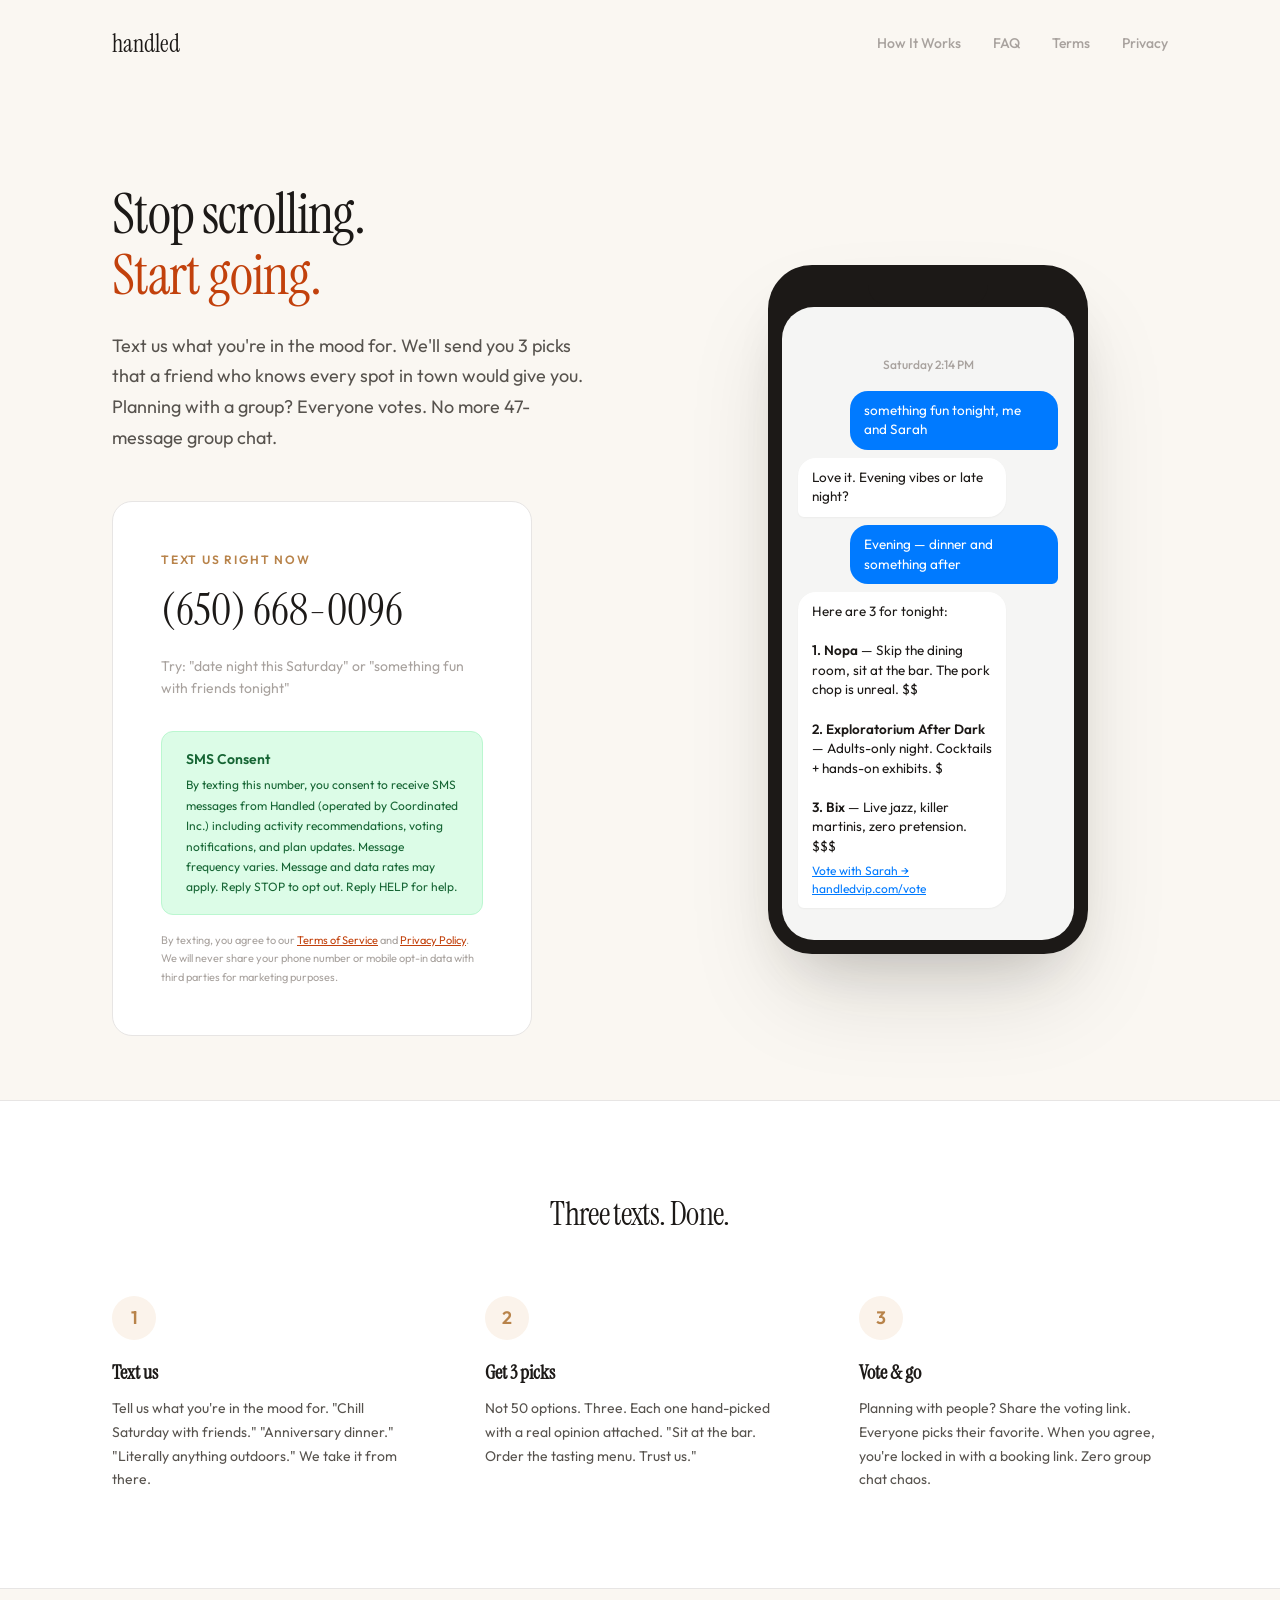
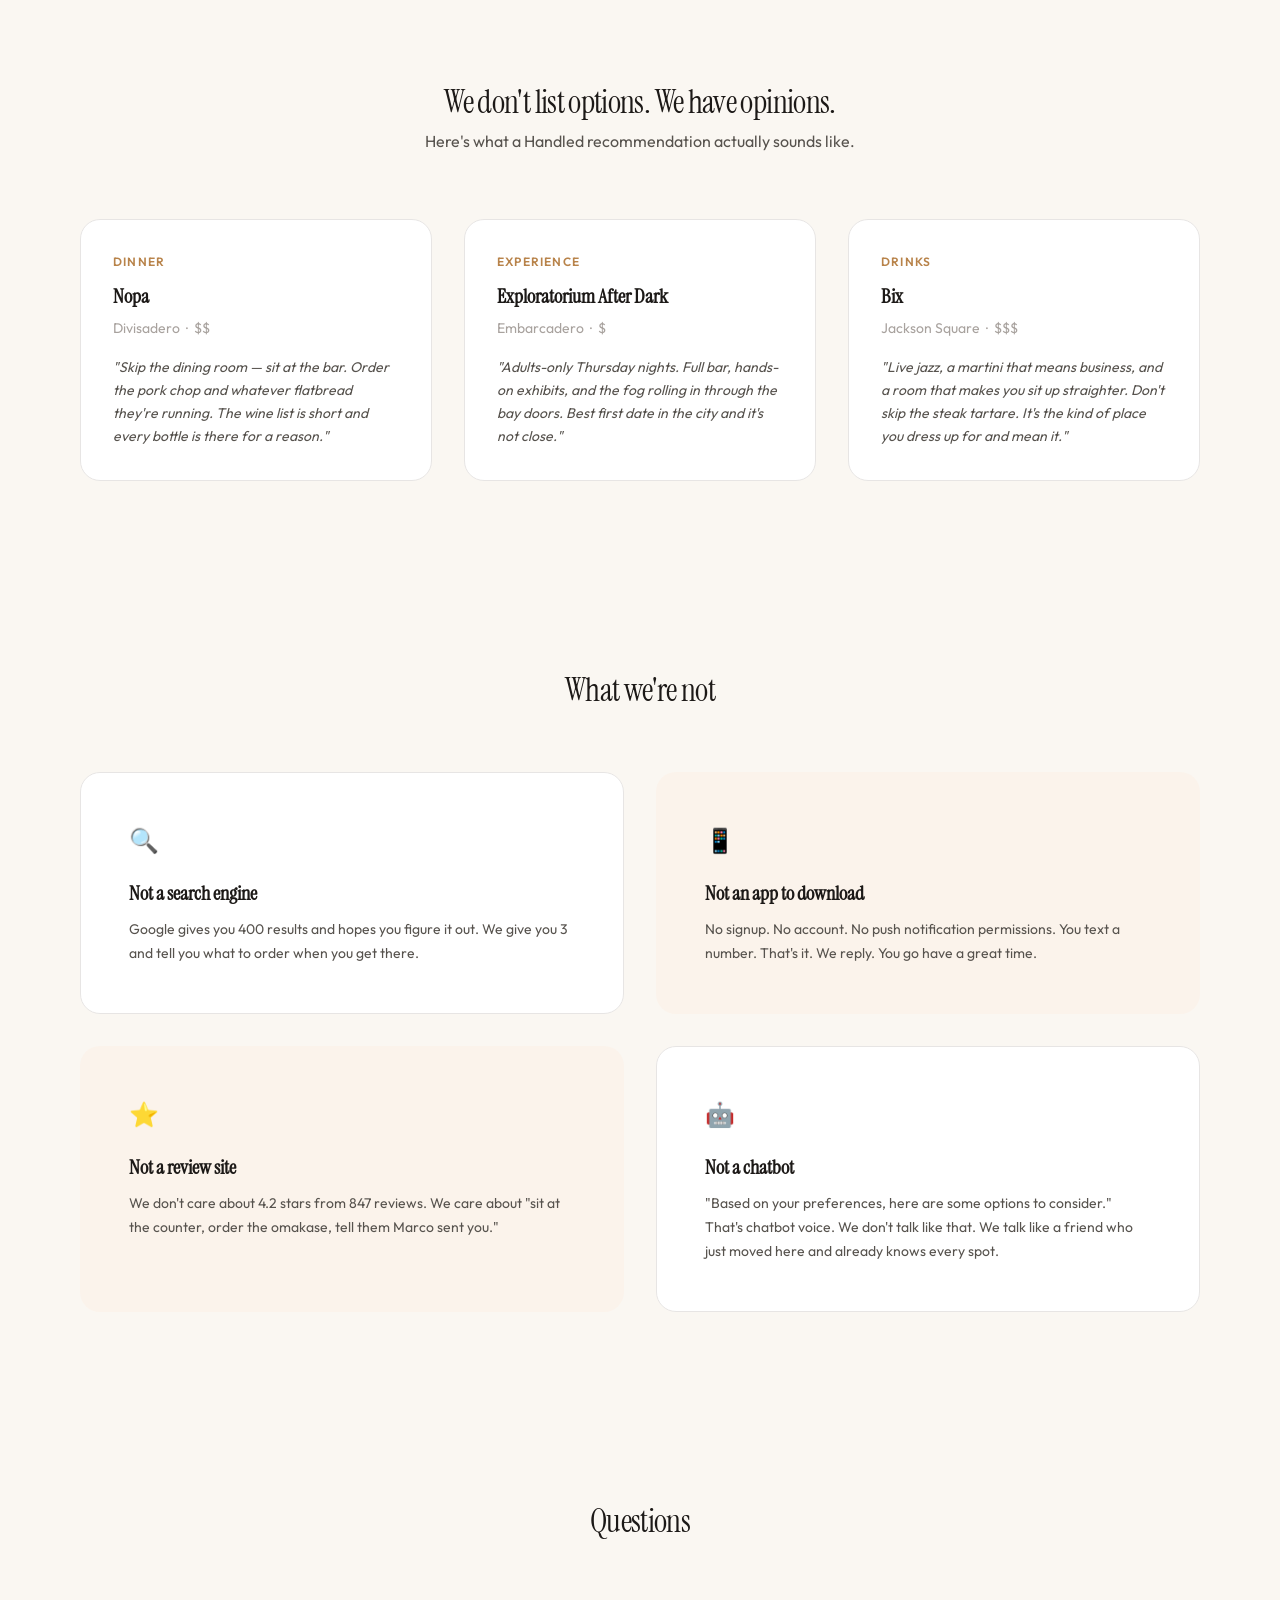
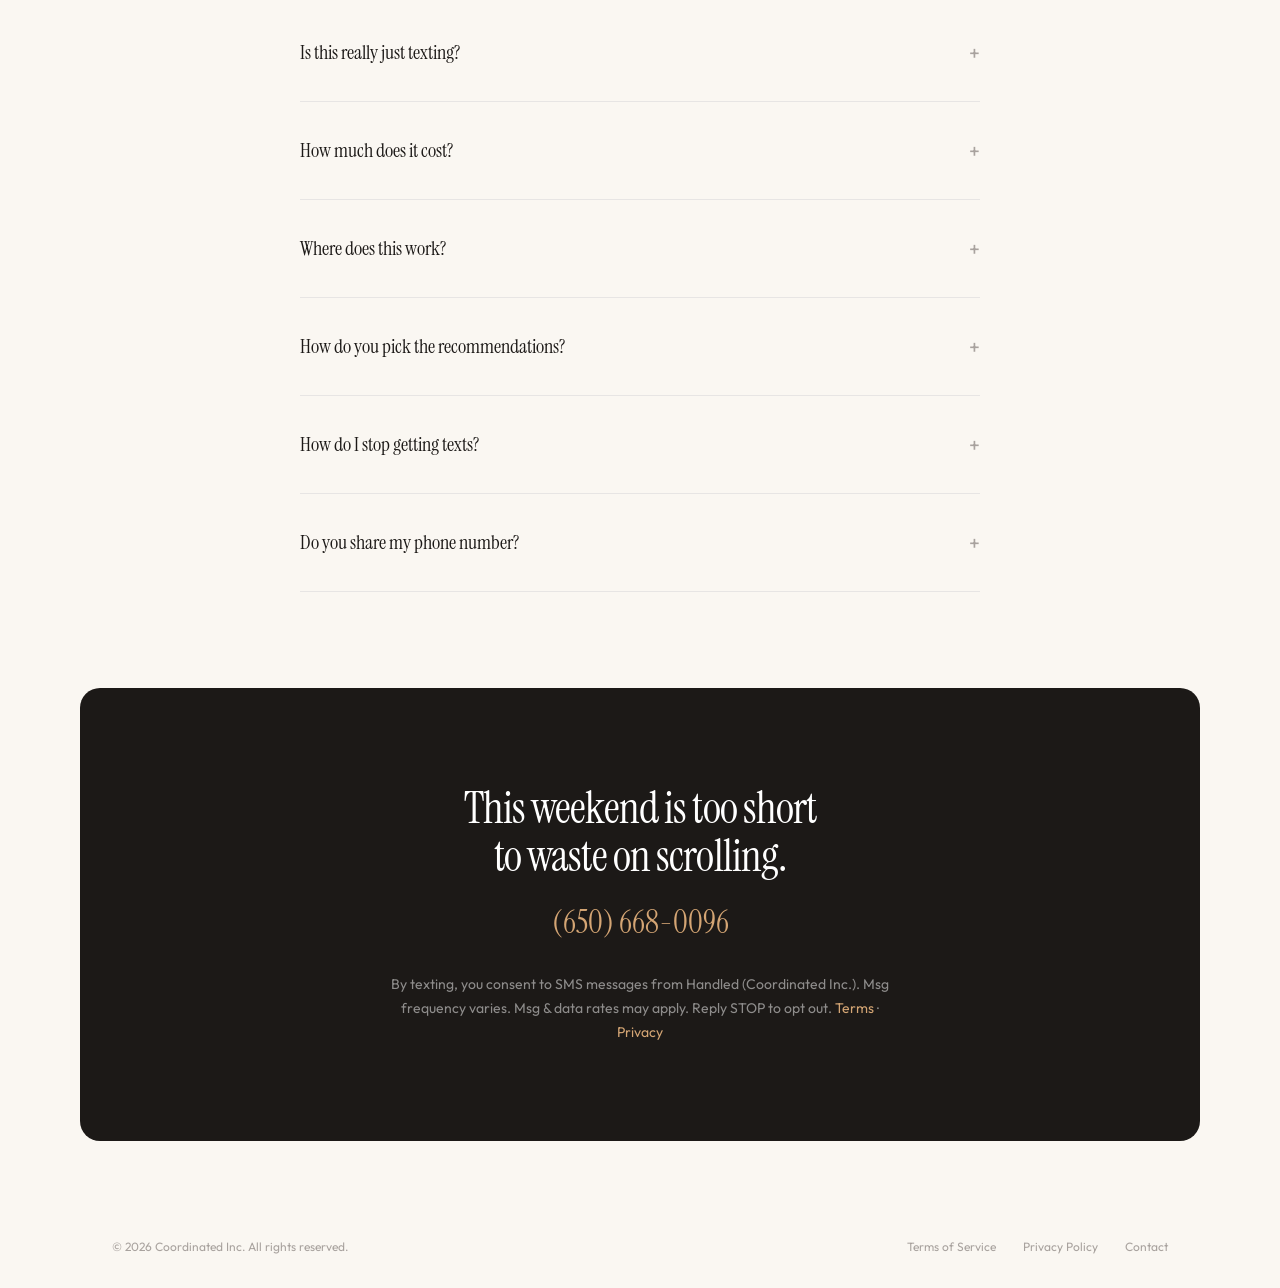
==== index.html @ ff89c66a "Initial commit" ====
<!DOCTYPE html>
<html lang="en">
<head>
  <meta charset="UTF-8">
  <meta name="viewport" content="width=device-width, initial-scale=1.0">
  <title>Handled — Your Weekend, Sorted</title>
  <meta name="description" content="Text us what you want to do this weekend. We send 3 perfect plans in seconds. No app. No scrolling. Just plans.">
  <meta property="og:title" content="Handled — Your Weekend, Sorted">
  <meta property="og:description" content="Text a number. Get 3 opinionated plans. Vote with friends. Go do something great.">
  <meta property="og:type" content="website">
  <meta property="og:url" content="https://handledvip.com">
  <link rel="canonical" href="https://handledvip.com">
  <link rel="stylesheet" href="/css/style.css">
</head>
<body>

<!-- ═══ NAV ═══ -->
<nav class="nav">
  <a href="/" class="nav__logo">handled</a>
  <div class="nav__links">
    <a href="#how">How It Works</a>
    <a href="#faq">FAQ</a>
    <a href="/terms.html">Terms</a>
    <a href="/privacy.html">Privacy</a>
  </div>
</nav>

<!-- ═══ HERO ═══ -->
<section class="hero">
  <div>
    <h1 class="t-display hero__headline t-balance">
      Stop scrolling.<br><em>Start going.</em>
    </h1>
    <p class="hero__sub">
      Text us what you're in the mood for. We'll send you 3 picks that a friend
      who knows every spot in town would give you. Planning with a group?
      Everyone votes. No more 47-message group chat.
    </p>

    <!-- ── CTA Box with A2P Compliance ── -->
    <div class="cta-box">
      <div class="cta-box__label">Text us right now</div>
      <div class="cta-box__number"><a href="sms:+16506680096">(650) 668-0096</a></div>
      <p class="cta-box__hint">
        Try: "date night this Saturday" or "something fun with friends tonight"
      </p>

      <!-- A2P REQUIRED: SMS consent notice -->
      <div class="consent-box">
        <div class="consent-box__title">SMS Consent</div>
        <p>
          By texting this number, you consent to receive SMS messages from Handled
          (operated by Coordinated Inc.) including activity recommendations, voting
          notifications, and plan updates. Message frequency varies. Message and
          data rates may apply. Reply STOP to opt out. Reply HELP for help.
        </p>
      </div>

      <p class="legal-fine">
        By texting, you agree to our <a href="/terms.html">Terms of Service</a> and
        <a href="/privacy.html">Privacy Policy</a>. We will never share your phone
        number or mobile opt-in data with third parties for marketing purposes.
      </p>
    </div>
  </div>

  <!-- ── Phone Mockup ── -->
  <div>
    <div class="phone">
      <div class="phone__notch"></div>
      <div class="phone__screen">
        <div class="phone__header">Saturday 2:14 PM</div>
        <div class="bubble bubble--user">something fun tonight, me and Sarah</div>
        <div class="bubble bubble--handled">Love it. Evening vibes or late night?</div>
        <div class="bubble bubble--user">Evening — dinner and something after</div>
        <div class="bubble bubble--handled">
          Here are 3 for tonight:<br><br>
          <strong>1. Nopa</strong> — Skip the dining room, sit at the bar. The pork chop is unreal. $$<br><br>
          <strong>2. Exploratorium After Dark</strong> — Adults-only night. Cocktails + hands-on exhibits. $<br><br>
          <strong>3. Bix</strong> — Live jazz, killer martinis, zero pretension. $$$<br>
          <span class="bubble--link">Vote with Sarah → handledvip.com/vote</span>
        </div>
      </div>
    </div>
  </div>
</section>

<!-- ═══ HOW IT WORKS ═══ -->
<section class="how section" id="how">
  <div class="container">
    <h2 class="t-display t-center" style="font-size: var(--text-3xl); margin-bottom: var(--space-3xl);">
      Three texts. Done.
    </h2>
    <div class="how__grid">
      <div class="how__step">
        <div class="how__num">1</div>
        <h3>Text us</h3>
        <p>Tell us what you're in the mood for. "Chill Saturday with friends."
           "Anniversary dinner." "Literally anything outdoors." We take it from there.</p>
      </div>
      <div class="how__step">
        <div class="how__num">2</div>
        <h3>Get 3 picks</h3>
        <p>Not 50 options. Three. Each one hand-picked with a real opinion attached.
           "Sit at the bar. Order the tasting menu. Trust us."</p>
      </div>
      <div class="how__step">
        <div class="how__num">3</div>
        <h3>Vote &amp; go</h3>
        <p>Planning with people? Share the voting link. Everyone picks their favorite.
           When you agree, you're locked in with a booking link. Zero group chat chaos.</p>
      </div>
    </div>
  </div>
</section>

<!-- ═══ WHAT WE SOUND LIKE (Example Recs) ═══ -->
<section class="section container">
  <h2 class="t-display t-center" style="font-size: var(--text-3xl); margin-bottom: var(--space-sm);">
    We don't list options. We have opinions.
  </h2>
  <p class="t-center t-soft" style="margin-bottom: var(--space-3xl); max-width: 520px; margin-left: auto; margin-right: auto;">
    Here's what a Handled recommendation actually sounds like.
  </p>
  <div class="examples__grid">
    <div class="rec-card">
      <div class="rec-card__category">Dinner</div>
      <h3>Nopa</h3>
      <div class="rec-card__price">Divisadero &nbsp;·&nbsp; $$</div>
      <p>"Skip the dining room — sit at the bar. Order the pork chop and
         whatever flatbread they're running. The wine list is short and
         every bottle is there for a reason."</p>
    </div>
    <div class="rec-card">
      <div class="rec-card__category">Experience</div>
      <h3>Exploratorium After Dark</h3>
      <div class="rec-card__price">Embarcadero &nbsp;·&nbsp; $</div>
      <p>"Adults-only Thursday nights. Full bar, hands-on exhibits, and
         the fog rolling in through the bay doors. Best first date in
         the city and it's not close."</p>
    </div>
    <div class="rec-card">
      <div class="rec-card__category">Drinks</div>
      <h3>Bix</h3>
      <div class="rec-card__price">Jackson Square &nbsp;·&nbsp; $$$</div>
      <p>"Live jazz, a martini that means business, and a room that
         makes you sit up straighter. Don't skip the steak tartare.
         It's the kind of place you dress up for and mean it."</p>
    </div>
  </div>
</section>

<!-- ═══ NOT ANOTHER APP ═══ -->
<section class="section container">
  <h2 class="t-display t-center" style="font-size: var(--text-3xl); margin-bottom: var(--space-3xl);">
    What we're not
  </h2>
  <div class="personality__grid">
    <div class="card">
      <div class="card__icon">🔍</div>
      <h3>Not a search engine</h3>
      <p>Google gives you 400 results and hopes you figure it out.
         We give you 3 and tell you what to order when you get there.</p>
    </div>
    <div class="card card--warm">
      <div class="card__icon">📱</div>
      <h3>Not an app to download</h3>
      <p>No signup. No account. No push notification permissions.
         You text a number. That's it. We reply. You go have a great time.</p>
    </div>
    <div class="card card--warm">
      <div class="card__icon">⭐</div>
      <h3>Not a review site</h3>
      <p>We don't care about 4.2 stars from 847 reviews. We care about
         "sit at the counter, order the omakase, tell them Marco sent you."</p>
    </div>
    <div class="card">
      <div class="card__icon">🤖</div>
      <h3>Not a chatbot</h3>
      <p>"Based on your preferences, here are some options to consider."
         That's chatbot voice. We don't talk like that. We talk like a friend
         who just moved here and already knows every spot.</p>
    </div>
  </div>
</section>

<!-- ═══ FAQ ═══ -->
<section class="section container" id="faq">
  <h2 class="t-display t-center" style="font-size: var(--text-3xl); margin-bottom: var(--space-3xl);">
    Questions
  </h2>
  <div class="faq__list">
    <div class="faq__item">
      <div class="faq__q">Is this really just texting?</div>
      <div class="faq__a">
        <p>Yes. No app, no website login, no account creation. You text our number,
           we text back with recommendations. If you're planning with friends, we
           send a voting link — that's the only web part.</p>
      </div>
    </div>
    <div class="faq__item">
      <div class="faq__q">How much does it cost?</div>
      <div class="faq__a">
        <p>Handled is free. Standard text message rates from your carrier apply
           (most people have unlimited texting). We earn a small commission when
           you book through our links — at no extra cost to you.</p>
      </div>
    </div>
    <div class="faq__item">
      <div class="faq__q">Where does this work?</div>
      <div class="faq__a">
        <p>We're live in the San Francisco Bay Area right now. Los Angeles, New York,
           and more cities are coming soon. If you text us from outside our coverage,
           we'll let you know and add you to the waitlist.</p>
      </div>
    </div>
    <div class="faq__item">
      <div class="faq__q">How do you pick the recommendations?</div>
      <div class="faq__a">
        <p>We combine local venue data with AI curation to find places that match
           your vibe, budget, and timing. We never recommend chains. We filter for
           quality. And we write every description with a real opinion — not a
           Yelp summary.</p>
      </div>
    </div>
    <div class="faq__item">
      <div class="faq__q">How do I stop getting texts?</div>
      <div class="faq__a">
        <p>Text STOP at any time. You'll get one confirmation and we'll never text
           you again. Want to delete everything we know about you? Text DELETE MY DATA
           and it's gone.</p>
      </div>
    </div>
    <div class="faq__item">
      <div class="faq__q">Do you share my phone number?</div>
      <div class="faq__a">
        <p>No. We will never share your phone number or mobile opt-in data with
           third parties for marketing or promotional purposes. See our
           <a href="/privacy.html">Privacy Policy</a> for full details.</p>
      </div>
    </div>
  </div>
</section>

<!-- ═══ BOTTOM CTA ═══ -->
<section class="bottom-cta container">
  <h2 class="t-display">This weekend is too short<br>to waste on scrolling.</h2>
  <div class="bottom-cta__number"><a href="sms:+16506680096">(650) 668-0096</a></div>
  <p class="bottom-cta__sub">
    By texting, you consent to SMS messages from Handled (Coordinated Inc.).
    Msg frequency varies. Msg &amp; data rates may apply. Reply STOP to opt out.
    <a href="/terms.html">Terms</a> · <a href="/privacy.html">Privacy</a>
  </p>
</section>

<!-- ═══ FOOTER ═══ -->
<footer class="footer">
  <span>&copy; 2026 Coordinated Inc. All rights reserved.</span>
  <div>
    <a href="/terms.html">Terms of Service</a>
    <a href="/privacy.html">Privacy Policy</a>
    <a href="mailto:hello@handledvip.com">Contact</a>
  </div>
</footer>

<script src="/js/main.js"></script>
</body>
</html>
---- css/style.css ----
/* ═══════════════════════════════════════════
   handledvip.com — Design System
   Aesthetic: warm editorial. Bon Appétit meets
   your most decisive friend. Not SaaS. Not AI.
   A service that has taste.
   ═══════════════════════════════════════════ */

@import url('https://fonts.googleapis.com/css2?family=Instrument+Serif&family=Outfit:wght@300;400;500;600&display=swap');

:root {
  /* Palette — warm, not corporate */
  --cream:       #FAF7F2;
  --cream-dark:  #F0EBE3;
  --ink:         #1C1917;
  --ink-soft:    #57534E;
  --ink-muted:   #A8A29E;
  --warm:        #D4A574;
  --warm-light:  #FBF3EB;
  --warm-dark:   #B8834A;
  --accent:      #C2410C;
  --accent-soft: #FEF2EC;
  --green:       #166534;
  --green-soft:  #DCFCE7;
  --border:      #E7E5E4;

  /* Type scale */
  --font-display: 'Instrument Serif', Georgia, serif;
  --font-body:    'Outfit', -apple-system, sans-serif;
  --text-xs:    0.75rem;
  --text-sm:    0.875rem;
  --text-base:  1rem;
  --text-lg:    1.125rem;
  --text-xl:    1.25rem;
  --text-2xl:   1.5rem;
  --text-3xl:   2rem;
  --text-4xl:   2.75rem;
  --text-5xl:   3.5rem;

  /* Spacing */
  --space-xs:  0.25rem;
  --space-sm:  0.5rem;
  --space-md:  1rem;
  --space-lg:  1.5rem;
  --space-xl:  2rem;
  --space-2xl: 3rem;
  --space-3xl: 4rem;
  --space-4xl: 6rem;
  --space-5xl: 8rem;

  /* Layout */
  --max-w:     1120px;
  --radius:    12px;
  --radius-lg: 20px;
}

/* ── Reset ── */
*, *::before, *::after { margin: 0; padding: 0; box-sizing: border-box; }
html { scroll-behavior: smooth; -webkit-font-smoothing: antialiased; }
body {
  font-family: var(--font-body);
  background: var(--cream);
  color: var(--ink);
  line-height: 1.65;
  font-weight: 400;
  font-size: var(--text-base);
}
img { max-width: 100%; display: block; }
a { color: var(--accent); text-decoration: none; transition: opacity 0.2s; }
a:hover { opacity: 0.8; }

/* ── Typography ── */
.t-display {
  font-family: var(--font-display);
  font-weight: 400;
  line-height: 1.1;
  letter-spacing: -0.02em;
}
.t-body { font-family: var(--font-body); }
.t-muted { color: var(--ink-muted); }
.t-soft { color: var(--ink-soft); }
.t-accent { color: var(--accent); }
.t-sm { font-size: var(--text-sm); }
.t-xs { font-size: var(--text-xs); }
.t-center { text-align: center; }
.t-balance { text-wrap: balance; }

/* ── Layout ── */
.container {
  max-width: var(--max-w);
  margin: 0 auto;
  padding: 0 var(--space-xl);
}
.section {
  padding: var(--space-4xl) 0;
}
.section--tight {
  padding: var(--space-3xl) 0;
}

/* ═══════════════════════════════════════════
   NAVIGATION
   ═══════════════════════════════════════════ */
.nav {
  display: flex;
  justify-content: space-between;
  align-items: center;
  padding: var(--space-lg) var(--space-xl);
  max-width: var(--max-w);
  margin: 0 auto;
}
.nav__logo {
  font-family: var(--font-display);
  font-size: var(--text-2xl);
  color: var(--ink);
  text-decoration: none;
}
.nav__links {
  display: flex;
  gap: var(--space-xl);
}
.nav__links a {
  color: var(--ink-muted);
  font-size: var(--text-sm);
  font-weight: 500;
  text-decoration: none;
  transition: color 0.2s;
}
.nav__links a:hover { color: var(--ink); }

/* ═══════════════════════════════════════════
   HERO
   ═══════════════════════════════════════════ */
.hero {
  display: grid;
  grid-template-columns: 1fr 1fr;
  gap: var(--space-4xl);
  align-items: center;
  padding: var(--space-4xl) var(--space-xl) var(--space-3xl);
  max-width: var(--max-w);
  margin: 0 auto;
}
.hero__headline {
  font-size: var(--text-5xl);
  margin-bottom: var(--space-lg);
}
.hero__headline em {
  font-style: normal;
  color: var(--accent);
}
.hero__sub {
  font-size: var(--text-lg);
  color: var(--ink-soft);
  max-width: 480px;
  margin-bottom: var(--space-2xl);
  line-height: 1.7;
}

/* ── CTA Box ── */
.cta-box {
  background: #fff;
  border: 1px solid var(--border);
  border-radius: var(--radius-lg);
  padding: var(--space-2xl);
  max-width: 420px;
}
.cta-box__label {
  font-size: var(--text-xs);
  font-weight: 600;
  text-transform: uppercase;
  letter-spacing: 0.15em;
  color: var(--warm-dark);
  margin-bottom: var(--space-xs);
}
.cta-box__number {
  font-family: var(--font-display);
  font-size: var(--text-4xl);
  color: var(--ink);
  margin-bottom: var(--space-sm);
}
.cta-box__number a { color: var(--ink); text-decoration: none; }
.cta-box__hint {
  font-size: var(--text-sm);
  color: var(--ink-muted);
  margin-bottom: var(--space-xl);
  line-height: 1.6;
}

/* A2P Consent Notice */
.consent-box {
  background: var(--green-soft);
  border: 1px solid #BBF7D0;
  border-radius: var(--radius);
  padding: var(--space-md) var(--space-lg);
  margin-bottom: var(--space-md);
}
.consent-box__title {
  font-size: var(--text-sm);
  font-weight: 600;
  color: var(--green);
  margin-bottom: var(--space-xs);
}
.consent-box p {
  font-size: var(--text-xs);
  color: var(--green);
  line-height: 1.7;
}
.legal-fine {
  font-size: 11px;
  color: var(--ink-muted);
  line-height: 1.7;
}
.legal-fine a { color: var(--accent); text-decoration: underline; }

/* ── Phone Mockup ── */
.phone {
  width: 320px;
  margin: 0 auto;
  background: var(--ink);
  border-radius: 44px;
  padding: 14px;
  box-shadow:
    0 50px 100px -20px rgba(28,25,23,0.15),
    0 30px 60px -30px rgba(28,25,23,0.2);
}
.phone__notch {
  width: 120px;
  height: 28px;
  background: var(--ink);
  border-radius: 0 0 20px 20px;
  margin: 0 auto;
  position: relative;
  top: -2px;
  z-index: 2;
}
.phone__screen {
  background: #F5F5F4;
  border-radius: 32px;
  padding: 48px 16px 24px;
  min-height: 520px;
  position: relative;
}
.phone__header {
  text-align: center;
  font-size: var(--text-xs);
  font-weight: 500;
  color: var(--ink-muted);
  margin-bottom: var(--space-md);
}

/* Chat bubbles */
.bubble {
  max-width: 80%;
  padding: 10px 14px;
  border-radius: 18px;
  margin-bottom: 8px;
  font-size: 13.5px;
  line-height: 1.45;
  opacity: 0;
  transform: translateY(8px);
  animation: bubbleIn 0.4s ease forwards;
}
.bubble--user {
  background: #007AFF;
  color: #fff;
  margin-left: auto;
  border-bottom-right-radius: 6px;
}
.bubble--handled {
  background: #fff;
  color: var(--ink);
  border-bottom-left-radius: 6px;
  box-shadow: 0 1px 2px rgba(0,0,0,0.04);
}
.bubble--handled strong { font-weight: 600; }
.bubble:nth-child(1) { animation-delay: 0.3s; }
.bubble:nth-child(2) { animation-delay: 0.8s; }
.bubble:nth-child(3) { animation-delay: 1.5s; }
.bubble:nth-child(4) { animation-delay: 2.2s; }
.bubble:nth-child(5) { animation-delay: 3.0s; }
.bubble--link {
  display: inline-block;
  margin-top: 6px;
  font-size: 12px;
  color: #007AFF;
  text-decoration: underline;
}

@keyframes bubbleIn {
  to { opacity: 1; transform: translateY(0); }
}

/* ═══════════════════════════════════════════
   HOW IT WORKS
   ═══════════════════════════════════════════ */
.how {
  background: #fff;
  border-top: 1px solid var(--border);
  border-bottom: 1px solid var(--border);
}
.how__grid {
  display: grid;
  grid-template-columns: repeat(3, 1fr);
  gap: var(--space-3xl);
}
.how__step {}
.how__num {
  display: inline-flex;
  align-items: center;
  justify-content: center;
  width: 44px;
  height: 44px;
  border-radius: 50%;
  background: var(--warm-light);
  color: var(--warm-dark);
  font-weight: 600;
  font-size: var(--text-lg);
  margin-bottom: var(--space-md);
}
.how__step h3 {
  font-family: var(--font-display);
  font-size: var(--text-xl);
  margin-bottom: var(--space-sm);
}
.how__step p {
  font-size: var(--text-sm);
  color: var(--ink-soft);
  line-height: 1.7;
}

/* ═══════════════════════════════════════════
   PERSONALITY SECTION — "Not another app"
   ═══════════════════════════════════════════ */
.personality__grid {
  display: grid;
  grid-template-columns: 1fr 1fr;
  gap: var(--space-xl);
}
.card {
  padding: var(--space-2xl);
  border-radius: var(--radius-lg);
  border: 1px solid var(--border);
  background: #fff;
}
.card--warm {
  background: var(--warm-light);
  border-color: transparent;
}
.card__icon {
  font-size: var(--text-2xl);
  margin-bottom: var(--space-md);
}
.card h3 {
  font-family: var(--font-display);
  font-size: var(--text-xl);
  margin-bottom: var(--space-sm);
}
.card p {
  font-size: var(--text-sm);
  color: var(--ink-soft);
  line-height: 1.7;
}

/* ═══════════════════════════════════════════
   EXAMPLE RECS — show the voice
   ═══════════════════════════════════════════ */
.examples__grid {
  display: grid;
  grid-template-columns: repeat(3, 1fr);
  gap: var(--space-xl);
}
.rec-card {
  background: #fff;
  border: 1px solid var(--border);
  border-radius: var(--radius-lg);
  padding: var(--space-xl);
  transition: transform 0.2s, box-shadow 0.2s;
}
.rec-card:hover {
  transform: translateY(-2px);
  box-shadow: 0 8px 30px rgba(28,25,23,0.08);
}
.rec-card__category {
  font-size: var(--text-xs);
  font-weight: 600;
  text-transform: uppercase;
  letter-spacing: 0.1em;
  color: var(--warm-dark);
  margin-bottom: var(--space-sm);
}
.rec-card h3 {
  font-family: var(--font-display);
  font-size: var(--text-xl);
  margin-bottom: var(--space-xs);
}
.rec-card__price {
  font-size: var(--text-sm);
  color: var(--ink-muted);
  margin-bottom: var(--space-md);
}
.rec-card p {
  font-size: var(--text-sm);
  color: var(--ink-soft);
  line-height: 1.65;
  font-style: italic;
}

/* ═══════════════════════════════════════════
   FAQ
   ═══════════════════════════════════════════ */
.faq__list {
  max-width: 680px;
  margin: 0 auto;
}
.faq__item {
  border-bottom: 1px solid var(--border);
  padding: var(--space-xl) 0;
}
.faq__q {
  font-family: var(--font-display);
  font-size: var(--text-xl);
  cursor: pointer;
  display: flex;
  justify-content: space-between;
  align-items: center;
}
.faq__q::after {
  content: '+';
  font-family: var(--font-body);
  font-size: var(--text-xl);
  color: var(--ink-muted);
  transition: transform 0.3s;
}
.faq__item.open .faq__q::after {
  transform: rotate(45deg);
}
.faq__a {
  max-height: 0;
  overflow: hidden;
  transition: max-height 0.3s ease, padding 0.3s ease;
}
.faq__item.open .faq__a {
  max-height: 300px;
  padding-top: var(--space-md);
}
.faq__a p {
  font-size: var(--text-sm);
  color: var(--ink-soft);
  line-height: 1.7;
}

/* ═══════════════════════════════════════════
   BOTTOM CTA
   ═══════════════════════════════════════════ */
.bottom-cta {
  text-align: center;
  background: var(--ink);
  color: #fff;
  border-radius: var(--radius-lg);
  padding: var(--space-4xl) var(--space-2xl);
  margin: 0 var(--space-xl) var(--space-3xl);
  max-width: var(--max-w);
  margin-left: auto;
  margin-right: auto;
}
.bottom-cta h2 {
  font-family: var(--font-display);
  font-size: var(--text-4xl);
  margin-bottom: var(--space-md);
  color: #fff;
}
.bottom-cta__number {
  font-family: var(--font-display);
  font-size: var(--text-3xl);
  color: var(--warm);
}
.bottom-cta__number a { color: var(--warm); text-decoration: none; }
.bottom-cta__sub {
  font-size: var(--text-sm);
  color: rgba(255,255,255,0.5);
  margin-top: var(--space-lg);
  max-width: 500px;
  margin-left: auto;
  margin-right: auto;
  line-height: 1.7;
}
.bottom-cta__sub a { color: var(--warm); }

/* ═══════════════════════════════════════════
   FOOTER
   ═══════════════════════════════════════════ */
.footer {
  max-width: var(--max-w);
  margin: 0 auto;
  padding: var(--space-xl);
  display: flex;
  justify-content: space-between;
  align-items: center;
  font-size: var(--text-xs);
  color: var(--ink-muted);
}
.footer a {
  color: var(--ink-muted);
  margin-left: var(--space-lg);
  text-decoration: none;
}
.footer a:hover { color: var(--ink); }

/* ═══════════════════════════════════════════
   LEGAL PAGES (Terms, Privacy)
   ═══════════════════════════════════════════ */
.legal {
  max-width: 720px;
  margin: 0 auto;
  padding: var(--space-3xl) var(--space-xl) var(--space-5xl);
}
.legal h1 {
  font-family: var(--font-display);
  font-size: var(--text-4xl);
  margin-bottom: var(--space-xs);
}
.legal__date {
  font-size: var(--text-sm);
  color: var(--ink-muted);
  margin-bottom: var(--space-3xl);
}
.legal h2 {
  font-family: var(--font-display);
  font-size: var(--text-2xl);
  margin-top: var(--space-3xl);
  margin-bottom: var(--space-md);
}
.legal h3 {
  font-size: var(--text-base);
  font-weight: 600;
  margin-top: var(--space-xl);
  margin-bottom: var(--space-sm);
}
.legal p {
  font-size: var(--text-sm);
  color: var(--ink-soft);
  margin-bottom: var(--space-md);
  line-height: 1.75;
}
.legal ul, .legal ol {
  padding-left: var(--space-xl);
  margin-bottom: var(--space-md);
}
.legal li {
  font-size: var(--text-sm);
  color: var(--ink-soft);
  margin-bottom: var(--space-sm);
  line-height: 1.7;
}
.legal strong { color: var(--ink); }

/* Alert boxes for legal pages */
.alert {
  border-radius: var(--radius);
  padding: var(--space-lg);
  margin: var(--space-xl) 0;
}
.alert--green {
  background: var(--green-soft);
  border: 1px solid #BBF7D0;
}
.alert--green p, .alert--green li {
  color: var(--green);
}
.alert--red {
  background: #FEF2F2;
  border: 2px solid var(--accent);
}
.alert--red p {
  color: var(--accent);
  font-weight: 600;
}
.alert__title {
  font-weight: 600;
  font-size: var(--text-sm);
  margin-bottom: var(--space-xs);
}

/* ═══════════════════════════════════════════
   RESPONSIVE
   ═══════════════════════════════════════════ */
@media (max-width: 900px) {
  .hero {
    grid-template-columns: 1fr;
    gap: var(--space-2xl);
    padding: var(--space-2xl) var(--space-xl);
  }
  .hero__headline { font-size: var(--text-4xl); }
  .phone { width: 280px; }
  .phone__screen { min-height: 460px; padding: 40px 14px 20px; }
  .how__grid { grid-template-columns: 1fr; gap: var(--space-xl); }
  .personality__grid { grid-template-columns: 1fr; }
  .examples__grid { grid-template-columns: 1fr; }
  .bottom-cta { margin: 0 var(--space-md) var(--space-2xl); padding: var(--space-3xl) var(--space-lg); }
  .bottom-cta h2 { font-size: var(--text-3xl); }
}
@media (max-width: 600px) {
  :root { --space-xl: 1.25rem; }
  .hero__headline { font-size: var(--text-3xl); }
  .cta-box__number { font-size: var(--text-3xl); }
  .nav__links { gap: var(--space-md); }
  .footer { flex-direction: column; gap: var(--space-md); text-align: center; }
  .footer a { margin-left: var(--space-md); }
}
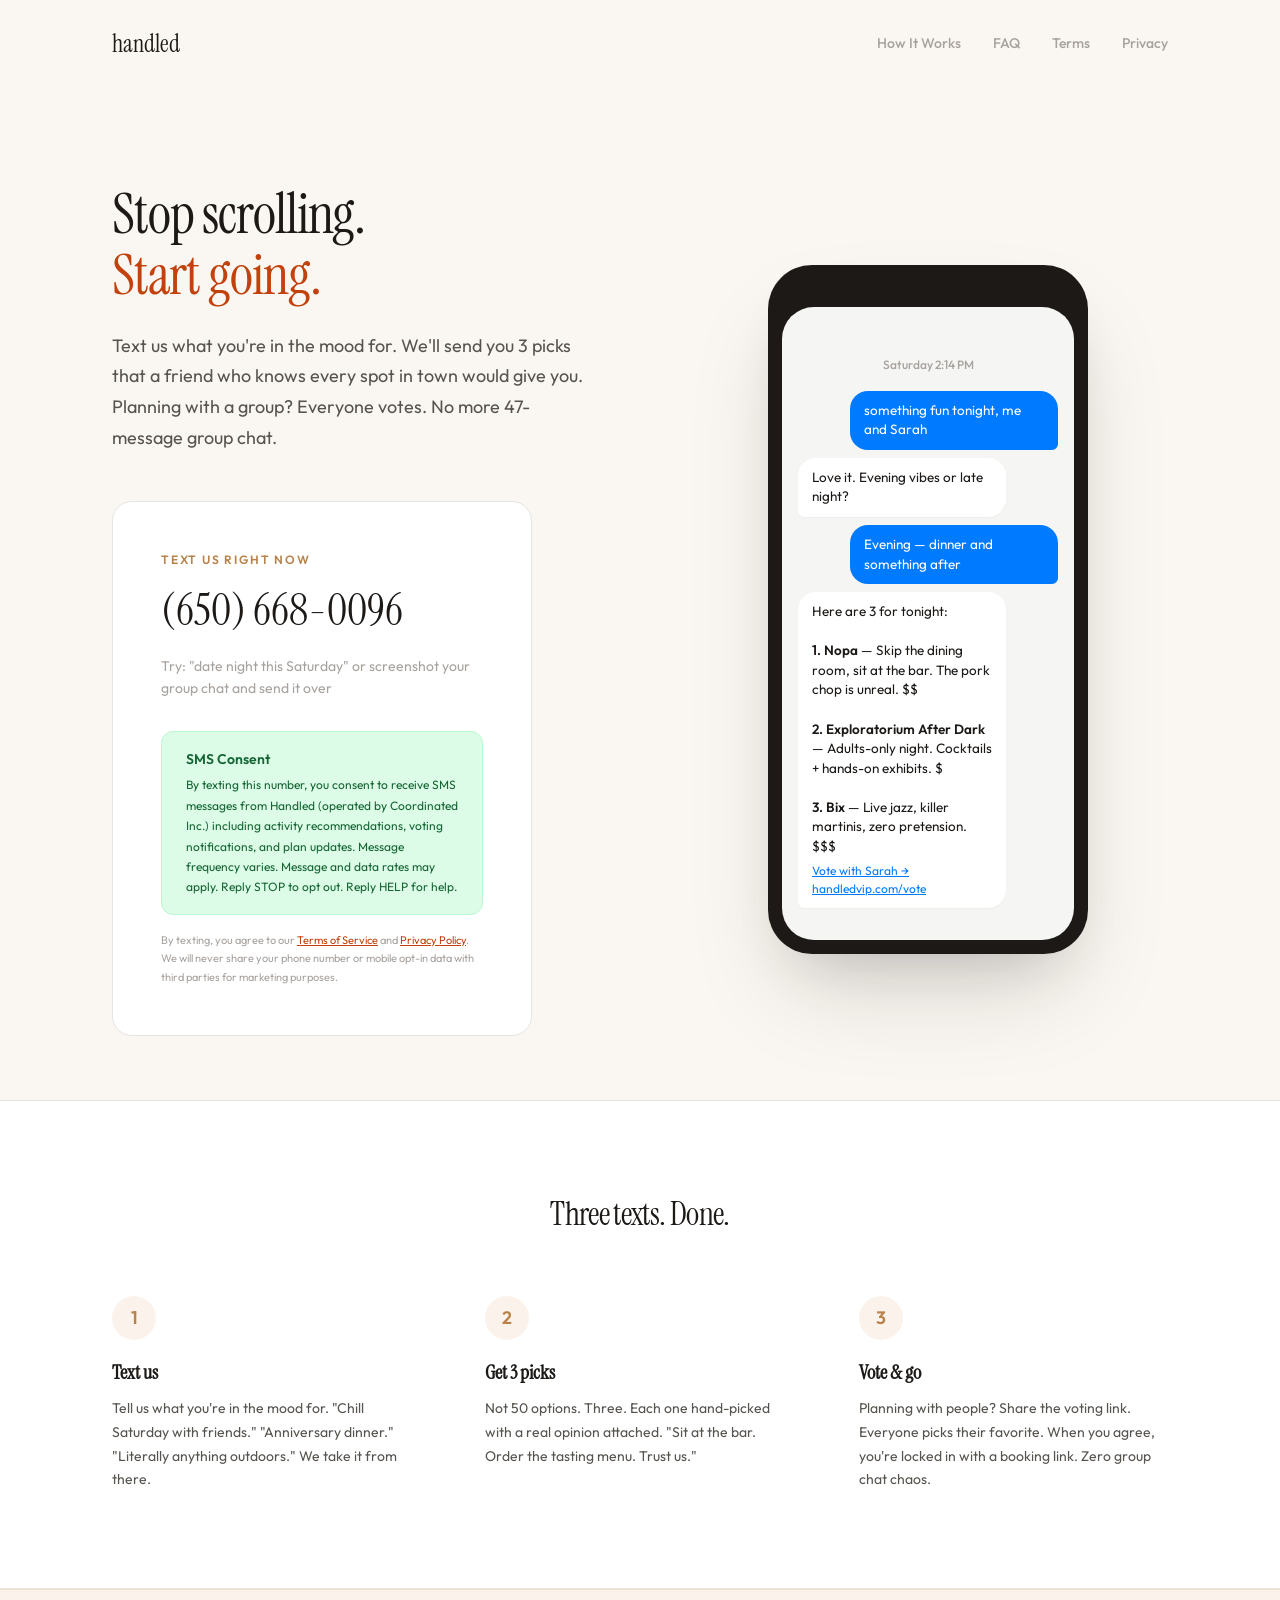
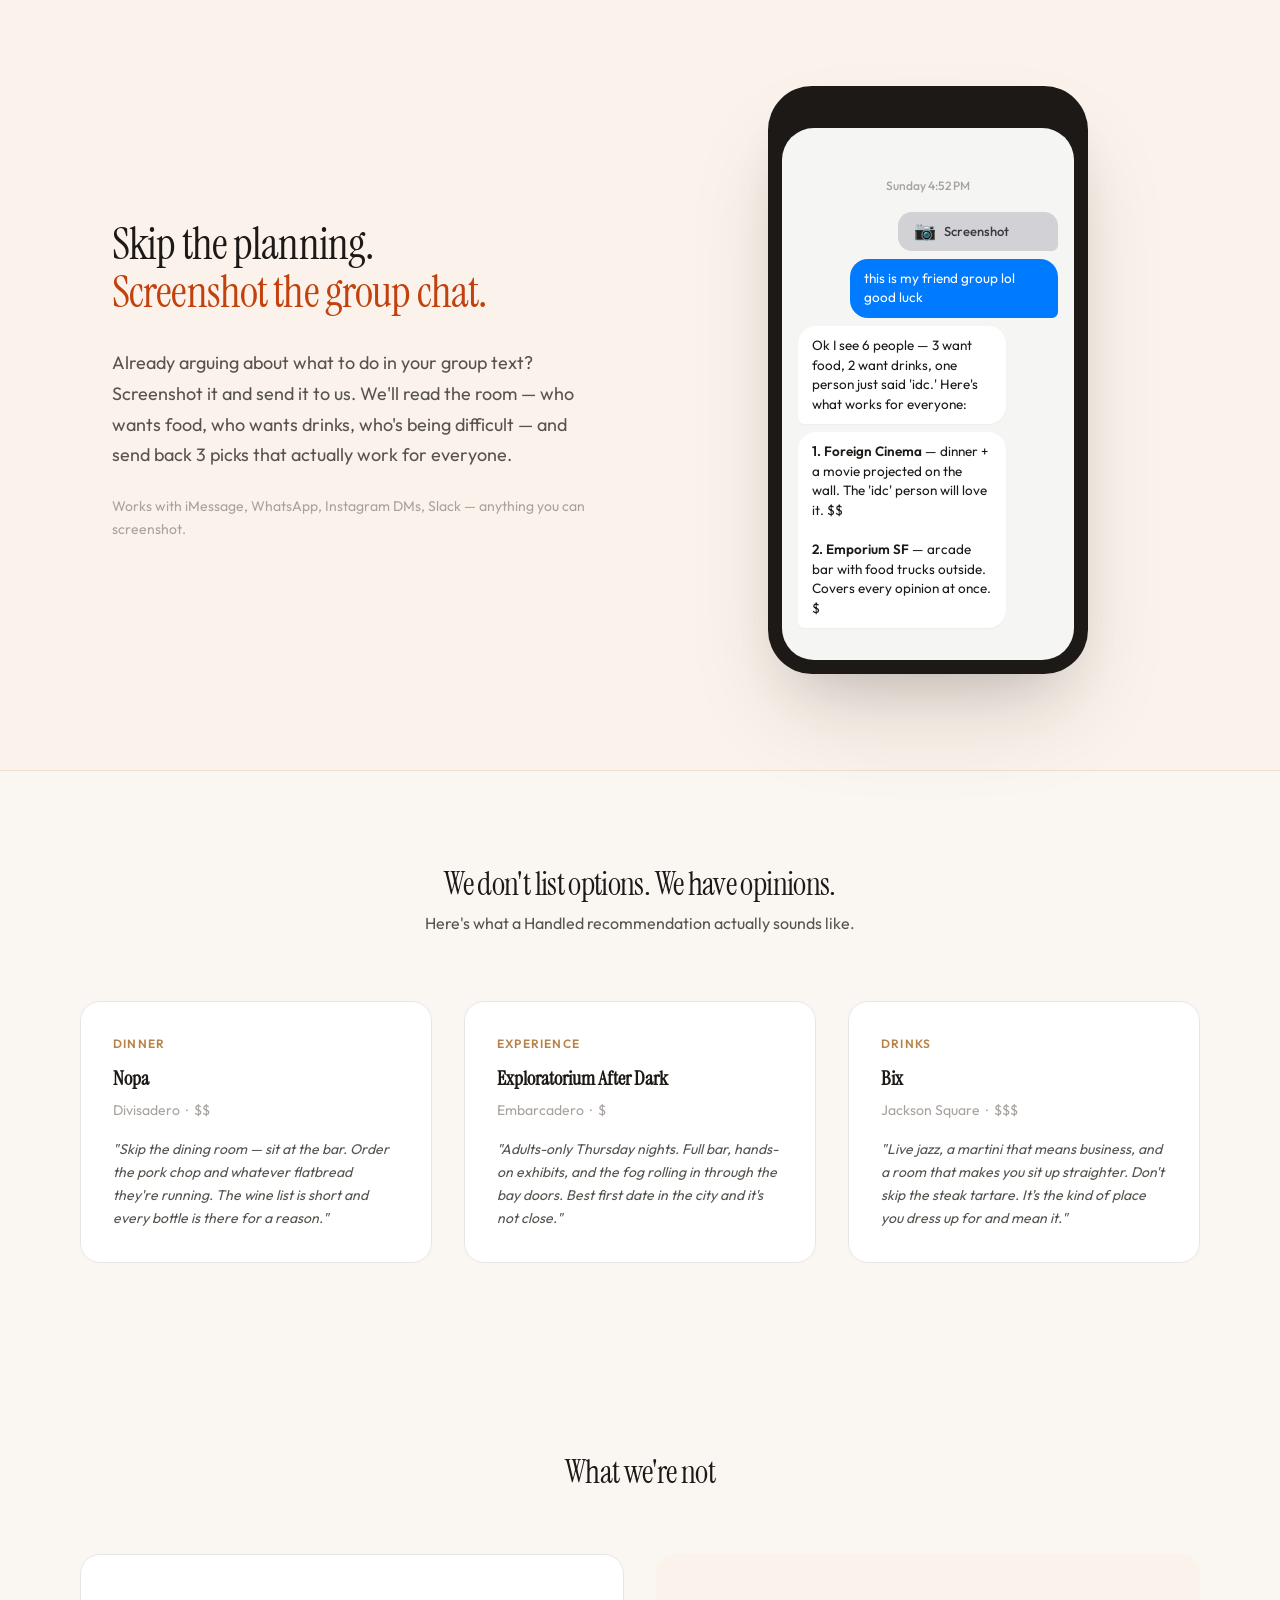
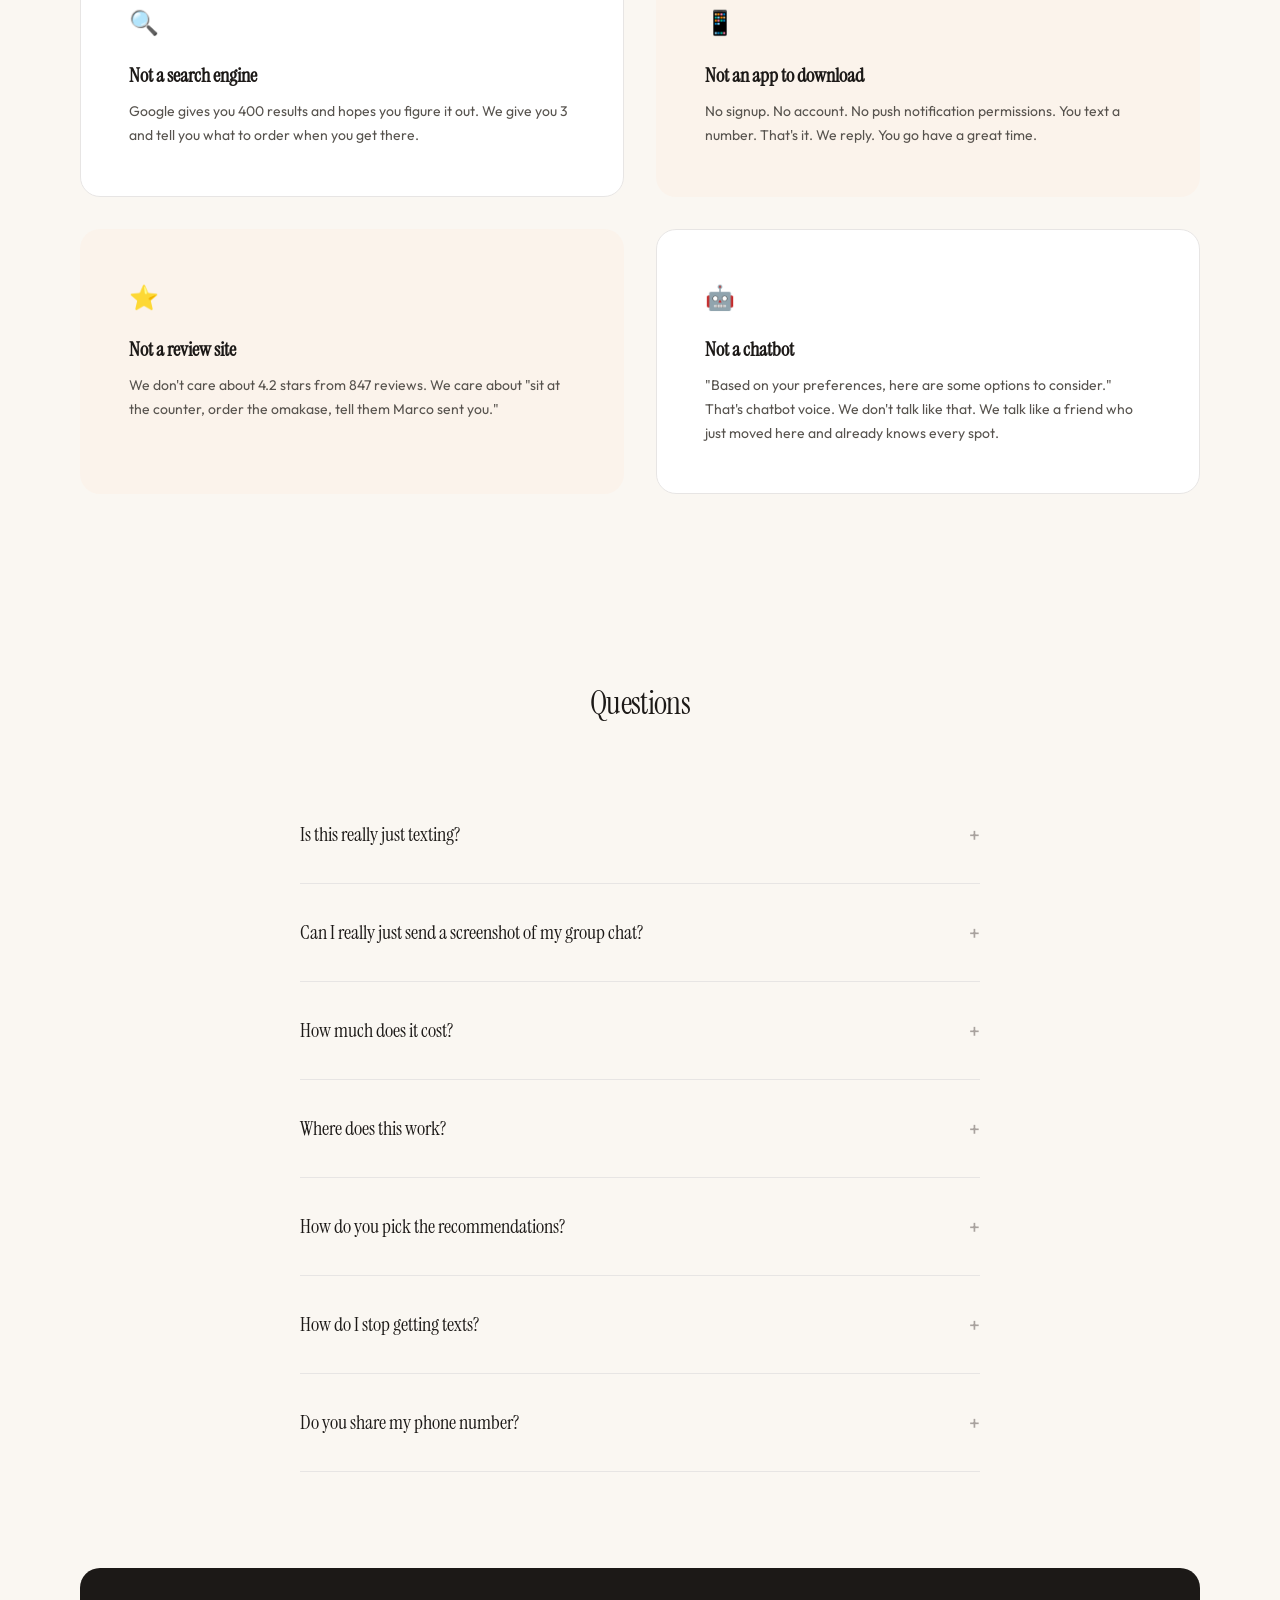
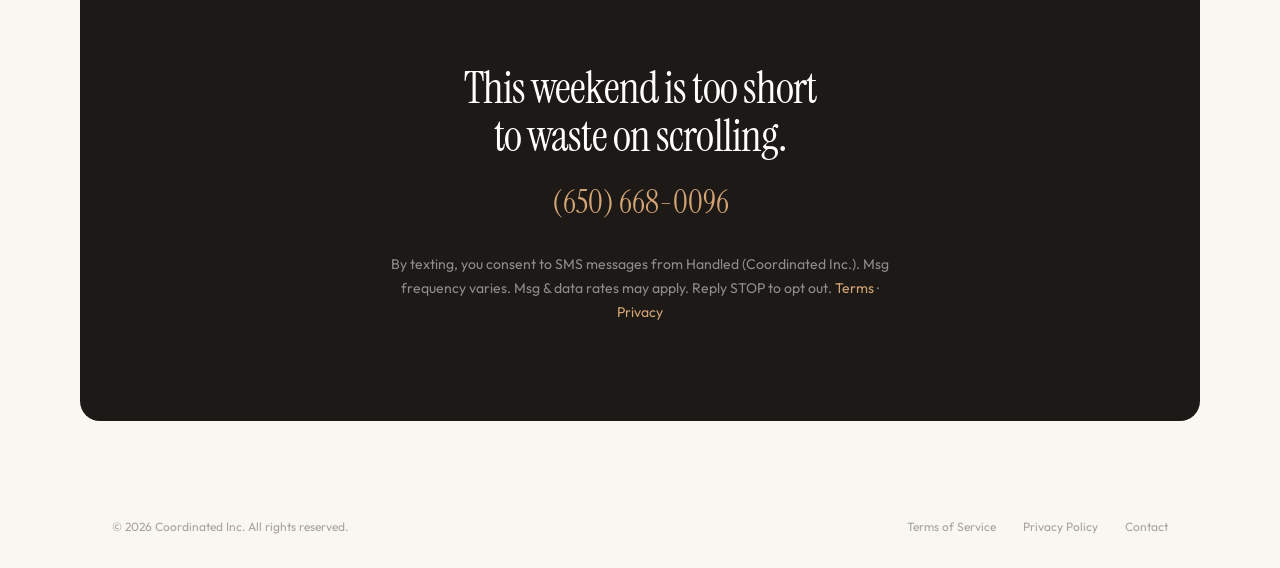
==== commit 89303b89: "Add screenshot feature section, update CTA hint, add FAQ entry" ====
--- a/index.html
+++ b/index.html
@@ -42,7 +42,7 @@
       <div class="cta-box__label">Text us right now</div>
       <div class="cta-box__number"><a href="sms:+16506680096">(650) 668-0096</a></div>
       <p class="cta-box__hint">
-        Try: "date night this Saturday" or "something fun with friends tonight"
+        Try: "date night this Saturday" or screenshot your group chat and send it over
       </p>
 
       <!-- A2P REQUIRED: SMS consent notice -->
@@ -114,6 +114,43 @@
   </div>
 </section>
 
+<!-- ═══ SCREENSHOT FEATURE ═══ -->
+<section class="screenshot-feature section">
+  <div class="container screenshot-feature__inner">
+    <div class="screenshot-feature__copy">
+      <h2 class="t-display screenshot-feature__headline">
+        Skip the planning.<br><em>Screenshot the group chat.</em>
+      </h2>
+      <p class="screenshot-feature__body">
+        Already arguing about what to do in your group text? Screenshot it and send it
+        to us. We'll read the room — who wants food, who wants drinks, who's being
+        difficult — and send back 3 picks that actually work for everyone.
+      </p>
+      <p class="screenshot-feature__sub t-muted">
+        Works with iMessage, WhatsApp, Instagram DMs, Slack — anything you can screenshot.
+      </p>
+    </div>
+    <div class="screenshot-feature__phone">
+      <div class="phone">
+        <div class="phone__notch"></div>
+        <div class="phone__screen">
+          <div class="phone__header">Sunday 4:52 PM</div>
+          <div class="bubble bubble--user bubble--image-attach">
+            <span class="bubble--image-icon">📷</span>
+            <span class="bubble--image-label">Screenshot</span>
+          </div>
+          <div class="bubble bubble--user">this is my friend group lol good luck</div>
+          <div class="bubble bubble--handled">Ok I see 6 people — 3 want food, 2 want drinks, one person just said 'idc.' Here's what works for everyone:</div>
+          <div class="bubble bubble--handled">
+            <strong>1. Foreign Cinema</strong> — dinner + a movie projected on the wall. The 'idc' person will love it. $$<br><br>
+            <strong>2. Emporium SF</strong> — arcade bar with food trucks outside. Covers every opinion at once. $
+          </div>
+        </div>
+      </div>
+    </div>
+  </div>
+</section>
+
 <!-- ═══ WHAT WE SOUND LIKE (Example Recs) ═══ -->
 <section class="section container">
   <h2 class="t-display t-center" style="font-size: var(--text-3xl); margin-bottom: var(--space-sm);">
@@ -199,6 +236,15 @@
       </div>
     </div>
     <div class="faq__item">
+      <div class="faq__q">Can I really just send a screenshot of my group chat?</div>
+      <div class="faq__a">
+        <p>Yes. Screenshot your group text, iMessage, WhatsApp, whatever — and text
+           it to us. We'll read the vibe, figure out what everyone wants, and send back
+           recommendations that actually work for the whole group. No one has to fill out
+           a survey or download anything.</p>
+      </div>
+    </div>
+    <div class="faq__item">
       <div class="faq__q">How much does it cost?</div>
       <div class="faq__a">
         <p>Handled is free. Standard text message rates from your carrier apply
--- a/css/style.css
+++ b/css/style.css
@@ -9,53 +9,64 @@
 
 :root {
   /* Palette — warm, not corporate */
-  --cream:       #FAF7F2;
-  --cream-dark:  #F0EBE3;
-  --ink:         #1C1917;
-  --ink-soft:    #57534E;
-  --ink-muted:   #A8A29E;
-  --warm:        #D4A574;
-  --warm-light:  #FBF3EB;
-  --warm-dark:   #B8834A;
-  --accent:      #C2410C;
+  --cream: #FAF7F2;
+  --cream-dark: #F0EBE3;
+  --ink: #1C1917;
+  --ink-soft: #57534E;
+  --ink-muted: #A8A29E;
+  --warm: #D4A574;
+  --warm-light: #FBF3EB;
+  --warm-dark: #B8834A;
+  --accent: #C2410C;
   --accent-soft: #FEF2EC;
-  --green:       #166534;
-  --green-soft:  #DCFCE7;
-  --border:      #E7E5E4;
+  --green: #166534;
+  --green-soft: #DCFCE7;
+  --border: #E7E5E4;
 
   /* Type scale */
   --font-display: 'Instrument Serif', Georgia, serif;
-  --font-body:    'Outfit', -apple-system, sans-serif;
-  --text-xs:    0.75rem;
-  --text-sm:    0.875rem;
-  --text-base:  1rem;
-  --text-lg:    1.125rem;
-  --text-xl:    1.25rem;
-  --text-2xl:   1.5rem;
-  --text-3xl:   2rem;
-  --text-4xl:   2.75rem;
-  --text-5xl:   3.5rem;
+  --font-body: 'Outfit', -apple-system, sans-serif;
+  --text-xs: 0.75rem;
+  --text-sm: 0.875rem;
+  --text-base: 1rem;
+  --text-lg: 1.125rem;
+  --text-xl: 1.25rem;
+  --text-2xl: 1.5rem;
+  --text-3xl: 2rem;
+  --text-4xl: 2.75rem;
+  --text-5xl: 3.5rem;
 
   /* Spacing */
-  --space-xs:  0.25rem;
-  --space-sm:  0.5rem;
-  --space-md:  1rem;
-  --space-lg:  1.5rem;
-  --space-xl:  2rem;
+  --space-xs: 0.25rem;
+  --space-sm: 0.5rem;
+  --space-md: 1rem;
+  --space-lg: 1.5rem;
+  --space-xl: 2rem;
   --space-2xl: 3rem;
   --space-3xl: 4rem;
   --space-4xl: 6rem;
   --space-5xl: 8rem;
 
   /* Layout */
-  --max-w:     1120px;
-  --radius:    12px;
+  --max-w: 1120px;
+  --radius: 12px;
   --radius-lg: 20px;
 }
 
 /* ── Reset ── */
-*, *::before, *::after { margin: 0; padding: 0; box-sizing: border-box; }
-html { scroll-behavior: smooth; -webkit-font-smoothing: antialiased; }
+*,
+*::before,
+*::after {
+  margin: 0;
+  padding: 0;
+  box-sizing: border-box;
+}
+
+html {
+  scroll-behavior: smooth;
+  -webkit-font-smoothing: antialiased;
+}
+
 body {
   font-family: var(--font-body);
   background: var(--cream);
@@ -64,9 +75,21 @@
   font-weight: 400;
   font-size: var(--text-base);
 }
-img { max-width: 100%; display: block; }
-a { color: var(--accent); text-decoration: none; transition: opacity 0.2s; }
-a:hover { opacity: 0.8; }
+
+img {
+  max-width: 100%;
+  display: block;
+}
+
+a {
+  color: var(--accent);
+  text-decoration: none;
+  transition: opacity 0.2s;
+}
+
+a:hover {
+  opacity: 0.8;
+}
 
 /* ── Typography ── */
 .t-display {
@@ -75,14 +98,38 @@
   line-height: 1.1;
   letter-spacing: -0.02em;
 }
-.t-body { font-family: var(--font-body); }
-.t-muted { color: var(--ink-muted); }
-.t-soft { color: var(--ink-soft); }
-.t-accent { color: var(--accent); }
-.t-sm { font-size: var(--text-sm); }
-.t-xs { font-size: var(--text-xs); }
-.t-center { text-align: center; }
-.t-balance { text-wrap: balance; }
+
+.t-body {
+  font-family: var(--font-body);
+}
+
+.t-muted {
+  color: var(--ink-muted);
+}
+
+.t-soft {
+  color: var(--ink-soft);
+}
+
+.t-accent {
+  color: var(--accent);
+}
+
+.t-sm {
+  font-size: var(--text-sm);
+}
+
+.t-xs {
+  font-size: var(--text-xs);
+}
+
+.t-center {
+  text-align: center;
+}
+
+.t-balance {
+  text-wrap: balance;
+}
 
 /* ── Layout ── */
 .container {
@@ -90,9 +137,11 @@
   margin: 0 auto;
   padding: 0 var(--space-xl);
 }
+
 .section {
   padding: var(--space-4xl) 0;
 }
+
 .section--tight {
   padding: var(--space-3xl) 0;
 }
@@ -108,16 +157,19 @@
   max-width: var(--max-w);
   margin: 0 auto;
 }
+
 .nav__logo {
   font-family: var(--font-display);
   font-size: var(--text-2xl);
   color: var(--ink);
   text-decoration: none;
 }
+
 .nav__links {
   display: flex;
   gap: var(--space-xl);
 }
+
 .nav__links a {
   color: var(--ink-muted);
   font-size: var(--text-sm);
@@ -125,7 +177,10 @@
   text-decoration: none;
   transition: color 0.2s;
 }
-.nav__links a:hover { color: var(--ink); }
+
+.nav__links a:hover {
+  color: var(--ink);
+}
 
 /* ═══════════════════════════════════════════
    HERO
@@ -139,14 +194,17 @@
   max-width: var(--max-w);
   margin: 0 auto;
 }
+
 .hero__headline {
   font-size: var(--text-5xl);
   margin-bottom: var(--space-lg);
 }
+
 .hero__headline em {
   font-style: normal;
   color: var(--accent);
 }
+
 .hero__sub {
   font-size: var(--text-lg);
   color: var(--ink-soft);
@@ -163,6 +221,7 @@
   padding: var(--space-2xl);
   max-width: 420px;
 }
+
 .cta-box__label {
   font-size: var(--text-xs);
   font-weight: 600;
@@ -171,13 +230,19 @@
   color: var(--warm-dark);
   margin-bottom: var(--space-xs);
 }
+
 .cta-box__number {
   font-family: var(--font-display);
   font-size: var(--text-4xl);
   color: var(--ink);
   margin-bottom: var(--space-sm);
 }
-.cta-box__number a { color: var(--ink); text-decoration: none; }
+
+.cta-box__number a {
+  color: var(--ink);
+  text-decoration: none;
+}
+
 .cta-box__hint {
   font-size: var(--text-sm);
   color: var(--ink-muted);
@@ -193,23 +258,30 @@
   padding: var(--space-md) var(--space-lg);
   margin-bottom: var(--space-md);
 }
+
 .consent-box__title {
   font-size: var(--text-sm);
   font-weight: 600;
   color: var(--green);
   margin-bottom: var(--space-xs);
 }
+
 .consent-box p {
   font-size: var(--text-xs);
   color: var(--green);
   line-height: 1.7;
 }
+
 .legal-fine {
   font-size: 11px;
   color: var(--ink-muted);
   line-height: 1.7;
 }
-.legal-fine a { color: var(--accent); text-decoration: underline; }
+
+.legal-fine a {
+  color: var(--accent);
+  text-decoration: underline;
+}
 
 /* ── Phone Mockup ── */
 .phone {
@@ -219,9 +291,10 @@
   border-radius: 44px;
   padding: 14px;
   box-shadow:
-    0 50px 100px -20px rgba(28,25,23,0.15),
-    0 30px 60px -30px rgba(28,25,23,0.2);
-}
+    0 50px 100px -20px rgba(28, 25, 23, 0.15),
+    0 30px 60px -30px rgba(28, 25, 23, 0.2);
+}
+
 .phone__notch {
   width: 120px;
   height: 28px;
@@ -232,6 +305,7 @@
   top: -2px;
   z-index: 2;
 }
+
 .phone__screen {
   background: #F5F5F4;
   border-radius: 32px;
@@ -239,6 +313,7 @@
   min-height: 520px;
   position: relative;
 }
+
 .phone__header {
   text-align: center;
   font-size: var(--text-xs);
@@ -259,24 +334,45 @@
   transform: translateY(8px);
   animation: bubbleIn 0.4s ease forwards;
 }
+
 .bubble--user {
   background: #007AFF;
   color: #fff;
   margin-left: auto;
   border-bottom-right-radius: 6px;
 }
+
 .bubble--handled {
   background: #fff;
   color: var(--ink);
   border-bottom-left-radius: 6px;
-  box-shadow: 0 1px 2px rgba(0,0,0,0.04);
-}
-.bubble--handled strong { font-weight: 600; }
-.bubble:nth-child(1) { animation-delay: 0.3s; }
-.bubble:nth-child(2) { animation-delay: 0.8s; }
-.bubble:nth-child(3) { animation-delay: 1.5s; }
-.bubble:nth-child(4) { animation-delay: 2.2s; }
-.bubble:nth-child(5) { animation-delay: 3.0s; }
+  box-shadow: 0 1px 2px rgba(0, 0, 0, 0.04);
+}
+
+.bubble--handled strong {
+  font-weight: 600;
+}
+
+.bubble:nth-child(1) {
+  animation-delay: 0.3s;
+}
+
+.bubble:nth-child(2) {
+  animation-delay: 0.8s;
+}
+
+.bubble:nth-child(3) {
+  animation-delay: 1.5s;
+}
+
+.bubble:nth-child(4) {
+  animation-delay: 2.2s;
+}
+
+.bubble:nth-child(5) {
+  animation-delay: 3.0s;
+}
+
 .bubble--link {
   display: inline-block;
   margin-top: 6px;
@@ -286,7 +382,10 @@
 }
 
 @keyframes bubbleIn {
-  to { opacity: 1; transform: translateY(0); }
+  to {
+    opacity: 1;
+    transform: translateY(0);
+  }
 }
 
 /* ═══════════════════════════════════════════
@@ -297,12 +396,15 @@
   border-top: 1px solid var(--border);
   border-bottom: 1px solid var(--border);
 }
+
 .how__grid {
   display: grid;
   grid-template-columns: repeat(3, 1fr);
   gap: var(--space-3xl);
 }
+
 .how__step {}
+
 .how__num {
   display: inline-flex;
   align-items: center;
@@ -316,11 +418,13 @@
   font-size: var(--text-lg);
   margin-bottom: var(--space-md);
 }
+
 .how__step h3 {
   font-family: var(--font-display);
   font-size: var(--text-xl);
   margin-bottom: var(--space-sm);
 }
+
 .how__step p {
   font-size: var(--text-sm);
   color: var(--ink-soft);
@@ -335,25 +439,30 @@
   grid-template-columns: 1fr 1fr;
   gap: var(--space-xl);
 }
+
 .card {
   padding: var(--space-2xl);
   border-radius: var(--radius-lg);
   border: 1px solid var(--border);
   background: #fff;
 }
+
 .card--warm {
   background: var(--warm-light);
   border-color: transparent;
 }
+
 .card__icon {
   font-size: var(--text-2xl);
   margin-bottom: var(--space-md);
 }
+
 .card h3 {
   font-family: var(--font-display);
   font-size: var(--text-xl);
   margin-bottom: var(--space-sm);
 }
+
 .card p {
   font-size: var(--text-sm);
   color: var(--ink-soft);
@@ -368,6 +477,7 @@
   grid-template-columns: repeat(3, 1fr);
   gap: var(--space-xl);
 }
+
 .rec-card {
   background: #fff;
   border: 1px solid var(--border);
@@ -375,10 +485,12 @@
   padding: var(--space-xl);
   transition: transform 0.2s, box-shadow 0.2s;
 }
+
 .rec-card:hover {
   transform: translateY(-2px);
-  box-shadow: 0 8px 30px rgba(28,25,23,0.08);
-}
+  box-shadow: 0 8px 30px rgba(28, 25, 23, 0.08);
+}
+
 .rec-card__category {
   font-size: var(--text-xs);
   font-weight: 600;
@@ -387,16 +499,19 @@
   color: var(--warm-dark);
   margin-bottom: var(--space-sm);
 }
+
 .rec-card h3 {
   font-family: var(--font-display);
   font-size: var(--text-xl);
   margin-bottom: var(--space-xs);
 }
+
 .rec-card__price {
   font-size: var(--text-sm);
   color: var(--ink-muted);
   margin-bottom: var(--space-md);
 }
+
 .rec-card p {
   font-size: var(--text-sm);
   color: var(--ink-soft);
@@ -411,10 +526,12 @@
   max-width: 680px;
   margin: 0 auto;
 }
+
 .faq__item {
   border-bottom: 1px solid var(--border);
   padding: var(--space-xl) 0;
 }
+
 .faq__q {
   font-family: var(--font-display);
   font-size: var(--text-xl);
@@ -423,6 +540,7 @@
   justify-content: space-between;
   align-items: center;
 }
+
 .faq__q::after {
   content: '+';
   font-family: var(--font-body);
@@ -430,18 +548,22 @@
   color: var(--ink-muted);
   transition: transform 0.3s;
 }
+
 .faq__item.open .faq__q::after {
   transform: rotate(45deg);
 }
+
 .faq__a {
   max-height: 0;
   overflow: hidden;
   transition: max-height 0.3s ease, padding 0.3s ease;
 }
+
 .faq__item.open .faq__a {
   max-height: 300px;
   padding-top: var(--space-md);
 }
+
 .faq__a p {
   font-size: var(--text-sm);
   color: var(--ink-soft);
@@ -462,28 +584,38 @@
   margin-left: auto;
   margin-right: auto;
 }
+
 .bottom-cta h2 {
   font-family: var(--font-display);
   font-size: var(--text-4xl);
   margin-bottom: var(--space-md);
   color: #fff;
 }
+
 .bottom-cta__number {
   font-family: var(--font-display);
   font-size: var(--text-3xl);
   color: var(--warm);
 }
-.bottom-cta__number a { color: var(--warm); text-decoration: none; }
+
+.bottom-cta__number a {
+  color: var(--warm);
+  text-decoration: none;
+}
+
 .bottom-cta__sub {
   font-size: var(--text-sm);
-  color: rgba(255,255,255,0.5);
+  color: rgba(255, 255, 255, 0.5);
   margin-top: var(--space-lg);
   max-width: 500px;
   margin-left: auto;
   margin-right: auto;
   line-height: 1.7;
 }
-.bottom-cta__sub a { color: var(--warm); }
+
+.bottom-cta__sub a {
+  color: var(--warm);
+}
 
 /* ═══════════════════════════════════════════
    FOOTER
@@ -498,12 +630,16 @@
   font-size: var(--text-xs);
   color: var(--ink-muted);
 }
+
 .footer a {
   color: var(--ink-muted);
   margin-left: var(--space-lg);
   text-decoration: none;
 }
-.footer a:hover { color: var(--ink); }
+
+.footer a:hover {
+  color: var(--ink);
+}
 
 /* ═══════════════════════════════════════════
    LEGAL PAGES (Terms, Privacy)
@@ -513,45 +649,56 @@
   margin: 0 auto;
   padding: var(--space-3xl) var(--space-xl) var(--space-5xl);
 }
+
 .legal h1 {
   font-family: var(--font-display);
   font-size: var(--text-4xl);
   margin-bottom: var(--space-xs);
 }
+
 .legal__date {
   font-size: var(--text-sm);
   color: var(--ink-muted);
   margin-bottom: var(--space-3xl);
 }
+
 .legal h2 {
   font-family: var(--font-display);
   font-size: var(--text-2xl);
   margin-top: var(--space-3xl);
   margin-bottom: var(--space-md);
 }
+
 .legal h3 {
   font-size: var(--text-base);
   font-weight: 600;
   margin-top: var(--space-xl);
   margin-bottom: var(--space-sm);
 }
+
 .legal p {
   font-size: var(--text-sm);
   color: var(--ink-soft);
   margin-bottom: var(--space-md);
   line-height: 1.75;
 }
-.legal ul, .legal ol {
+
+.legal ul,
+.legal ol {
   padding-left: var(--space-xl);
   margin-bottom: var(--space-md);
 }
+
 .legal li {
   font-size: var(--text-sm);
   color: var(--ink-soft);
   margin-bottom: var(--space-sm);
   line-height: 1.7;
 }
-.legal strong { color: var(--ink); }
+
+.legal strong {
+  color: var(--ink);
+}
 
 /* Alert boxes for legal pages */
 .alert {
@@ -559,25 +706,105 @@
   padding: var(--space-lg);
   margin: var(--space-xl) 0;
 }
+
 .alert--green {
   background: var(--green-soft);
   border: 1px solid #BBF7D0;
 }
-.alert--green p, .alert--green li {
+
+.alert--green p,
+.alert--green li {
   color: var(--green);
 }
+
 .alert--red {
   background: #FEF2F2;
   border: 2px solid var(--accent);
 }
+
 .alert--red p {
   color: var(--accent);
   font-weight: 600;
 }
+
 .alert__title {
   font-weight: 600;
   font-size: var(--text-sm);
   margin-bottom: var(--space-xs);
+}
+
+/* ═══════════════════════════════════════════
+   SCREENSHOT FEATURE
+   ═══════════════════════════════════════════ */
+.screenshot-feature {
+  background: var(--warm-light);
+  border-top: 1px solid #EFE0CE;
+  border-bottom: 1px solid #EFE0CE;
+}
+
+.screenshot-feature__inner {
+  display: grid;
+  grid-template-columns: 1fr 1fr;
+  gap: var(--space-4xl);
+  align-items: center;
+}
+
+.screenshot-feature__copy {
+  max-width: 480px;
+}
+
+.screenshot-feature__headline {
+  font-size: var(--text-4xl);
+  margin-bottom: var(--space-xl);
+}
+
+.screenshot-feature__headline em {
+  font-style: normal;
+  color: var(--accent);
+}
+
+.screenshot-feature__body {
+  font-size: var(--text-lg);
+  color: var(--ink-soft);
+  line-height: 1.7;
+  margin-bottom: var(--space-lg);
+}
+
+.screenshot-feature__sub {
+  font-size: var(--text-sm);
+  color: var(--ink-muted);
+  line-height: 1.65;
+}
+
+.screenshot-feature__phone {
+  display: flex;
+  justify-content: center;
+}
+
+/* Image-attachment bubble (iMessage style) */
+.bubble--image-attach {
+  display: flex;
+  align-items: center;
+  gap: 8px;
+  background: #D1D1D6;
+  color: var(--ink);
+  border-radius: 14px;
+  padding: 10px 16px;
+  min-width: 130px;
+  max-width: 160px;
+  border-bottom-right-radius: 6px;
+}
+
+.bubble--image-icon {
+  font-size: 18px;
+  line-height: 1;
+  flex-shrink: 0;
+}
+
+.bubble--image-label {
+  font-size: 13px;
+  font-weight: 500;
+  color: #3A3A3C;
 }
 
 /* ═══════════════════════════════════════════
@@ -589,20 +816,80 @@
     gap: var(--space-2xl);
     padding: var(--space-2xl) var(--space-xl);
   }
-  .hero__headline { font-size: var(--text-4xl); }
-  .phone { width: 280px; }
-  .phone__screen { min-height: 460px; padding: 40px 14px 20px; }
-  .how__grid { grid-template-columns: 1fr; gap: var(--space-xl); }
-  .personality__grid { grid-template-columns: 1fr; }
-  .examples__grid { grid-template-columns: 1fr; }
-  .bottom-cta { margin: 0 var(--space-md) var(--space-2xl); padding: var(--space-3xl) var(--space-lg); }
-  .bottom-cta h2 { font-size: var(--text-3xl); }
-}
+
+  .hero__headline {
+    font-size: var(--text-4xl);
+  }
+
+  .phone {
+    width: 280px;
+  }
+
+  .phone__screen {
+    min-height: 460px;
+    padding: 40px 14px 20px;
+  }
+
+  .how__grid {
+    grid-template-columns: 1fr;
+    gap: var(--space-xl);
+  }
+
+  .screenshot-feature__inner {
+    grid-template-columns: 1fr;
+    gap: var(--space-2xl);
+  }
+
+  .screenshot-feature__headline {
+    font-size: var(--text-3xl);
+  }
+
+  .screenshot-feature__copy {
+    max-width: 100%;
+  }
+
+  .personality__grid {
+    grid-template-columns: 1fr;
+  }
+
+  .examples__grid {
+    grid-template-columns: 1fr;
+  }
+
+  .bottom-cta {
+    margin: 0 var(--space-md) var(--space-2xl);
+    padding: var(--space-3xl) var(--space-lg);
+  }
+
+  .bottom-cta h2 {
+    font-size: var(--text-3xl);
+  }
+}
+
 @media (max-width: 600px) {
-  :root { --space-xl: 1.25rem; }
-  .hero__headline { font-size: var(--text-3xl); }
-  .cta-box__number { font-size: var(--text-3xl); }
-  .nav__links { gap: var(--space-md); }
-  .footer { flex-direction: column; gap: var(--space-md); text-align: center; }
-  .footer a { margin-left: var(--space-md); }
-}
+  :root {
+    --space-xl: 1.25rem;
+  }
+
+  .hero__headline {
+    font-size: var(--text-3xl);
+  }
+
+  .cta-box__number {
+    font-size: var(--text-3xl);
+  }
+
+  .nav__links {
+    gap: var(--space-md);
+  }
+
+  .footer {
+    flex-direction: column;
+    gap: var(--space-md);
+    text-align: center;
+  }
+
+  .footer a {
+    margin-left: var(--space-md);
+  }
+}
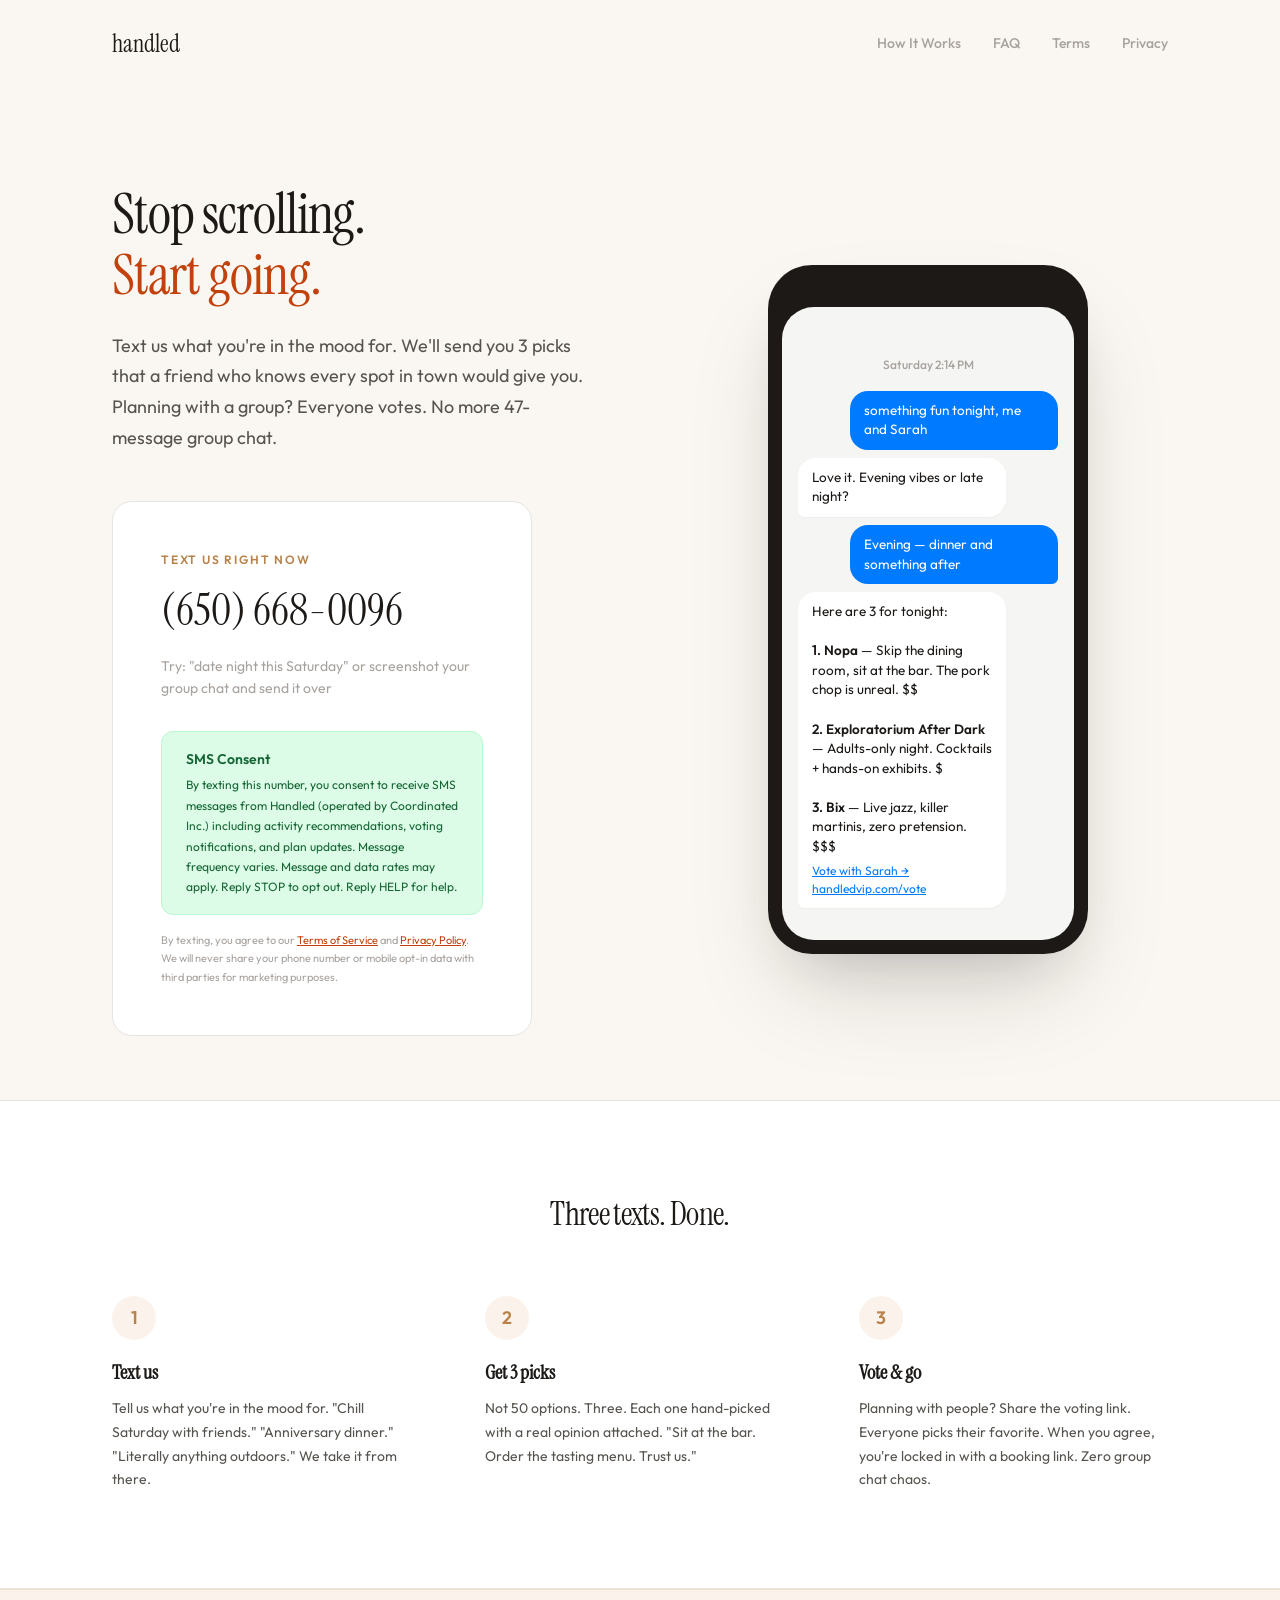
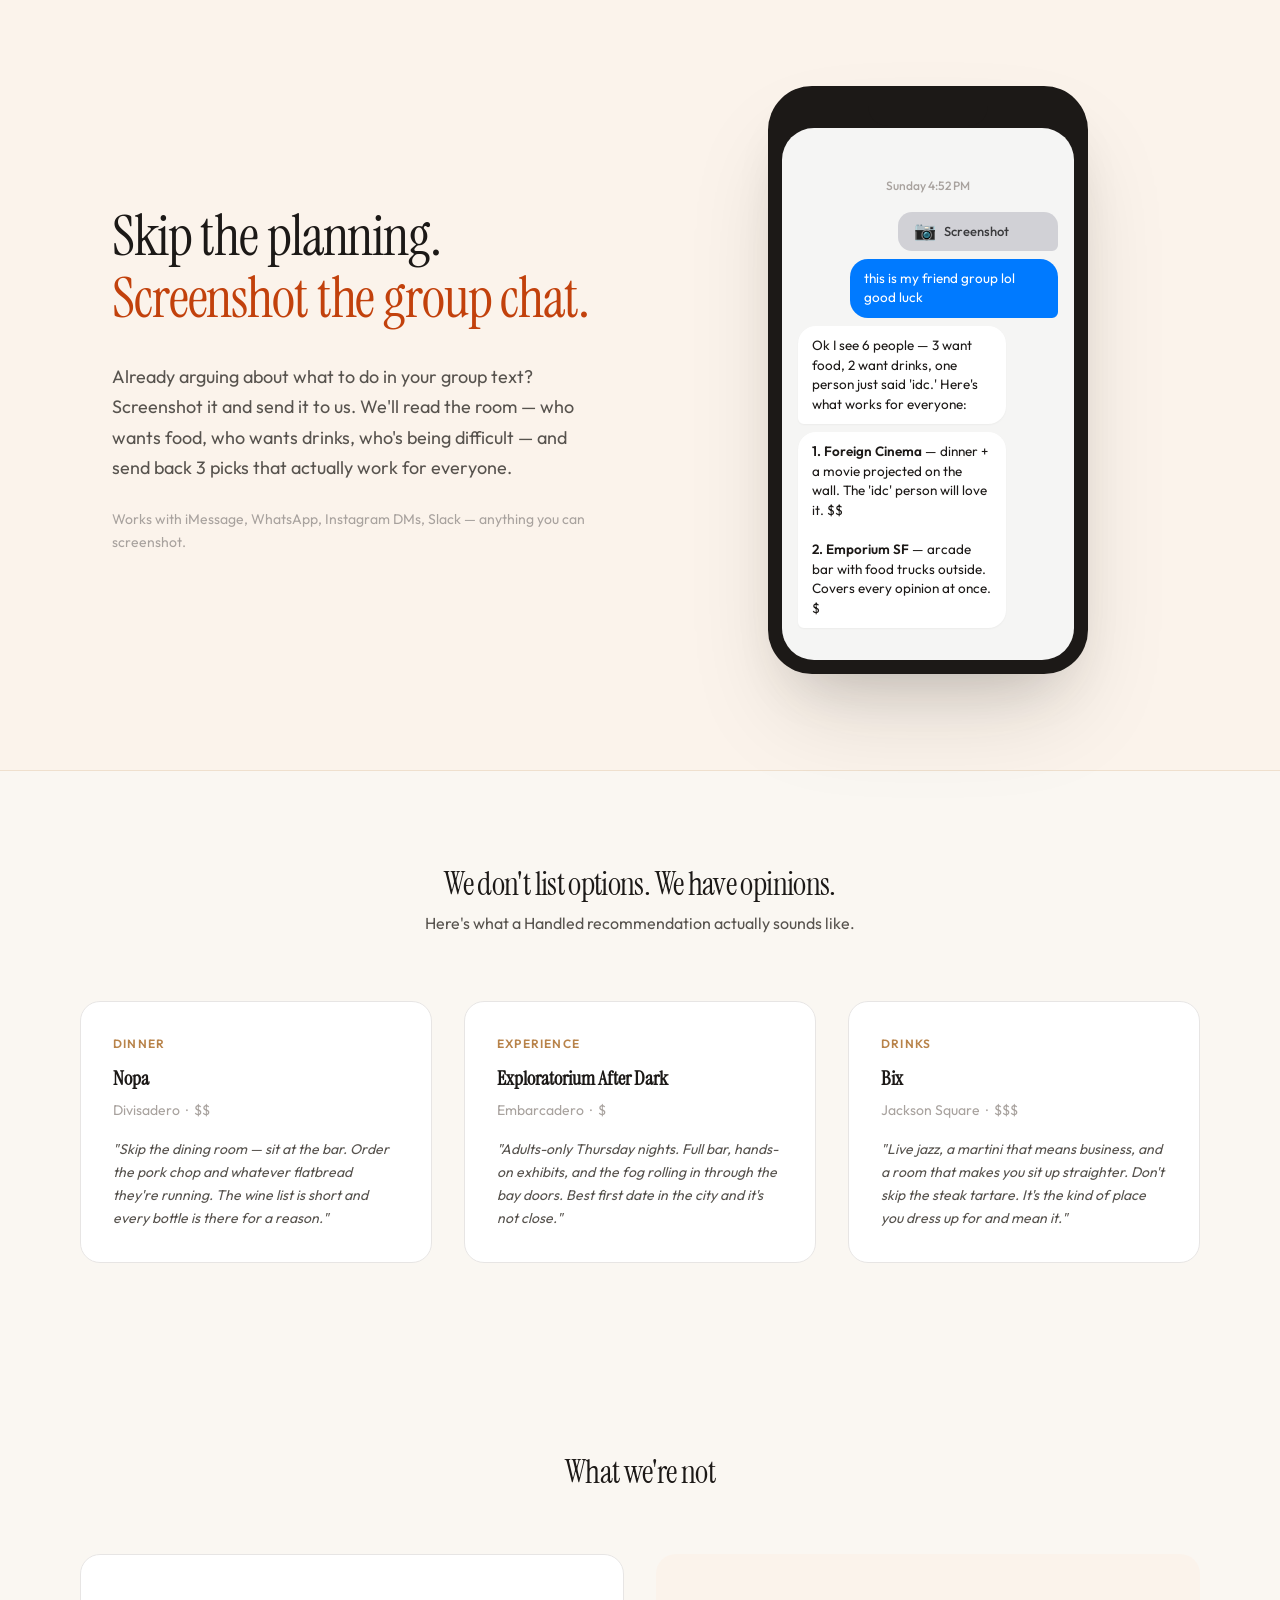
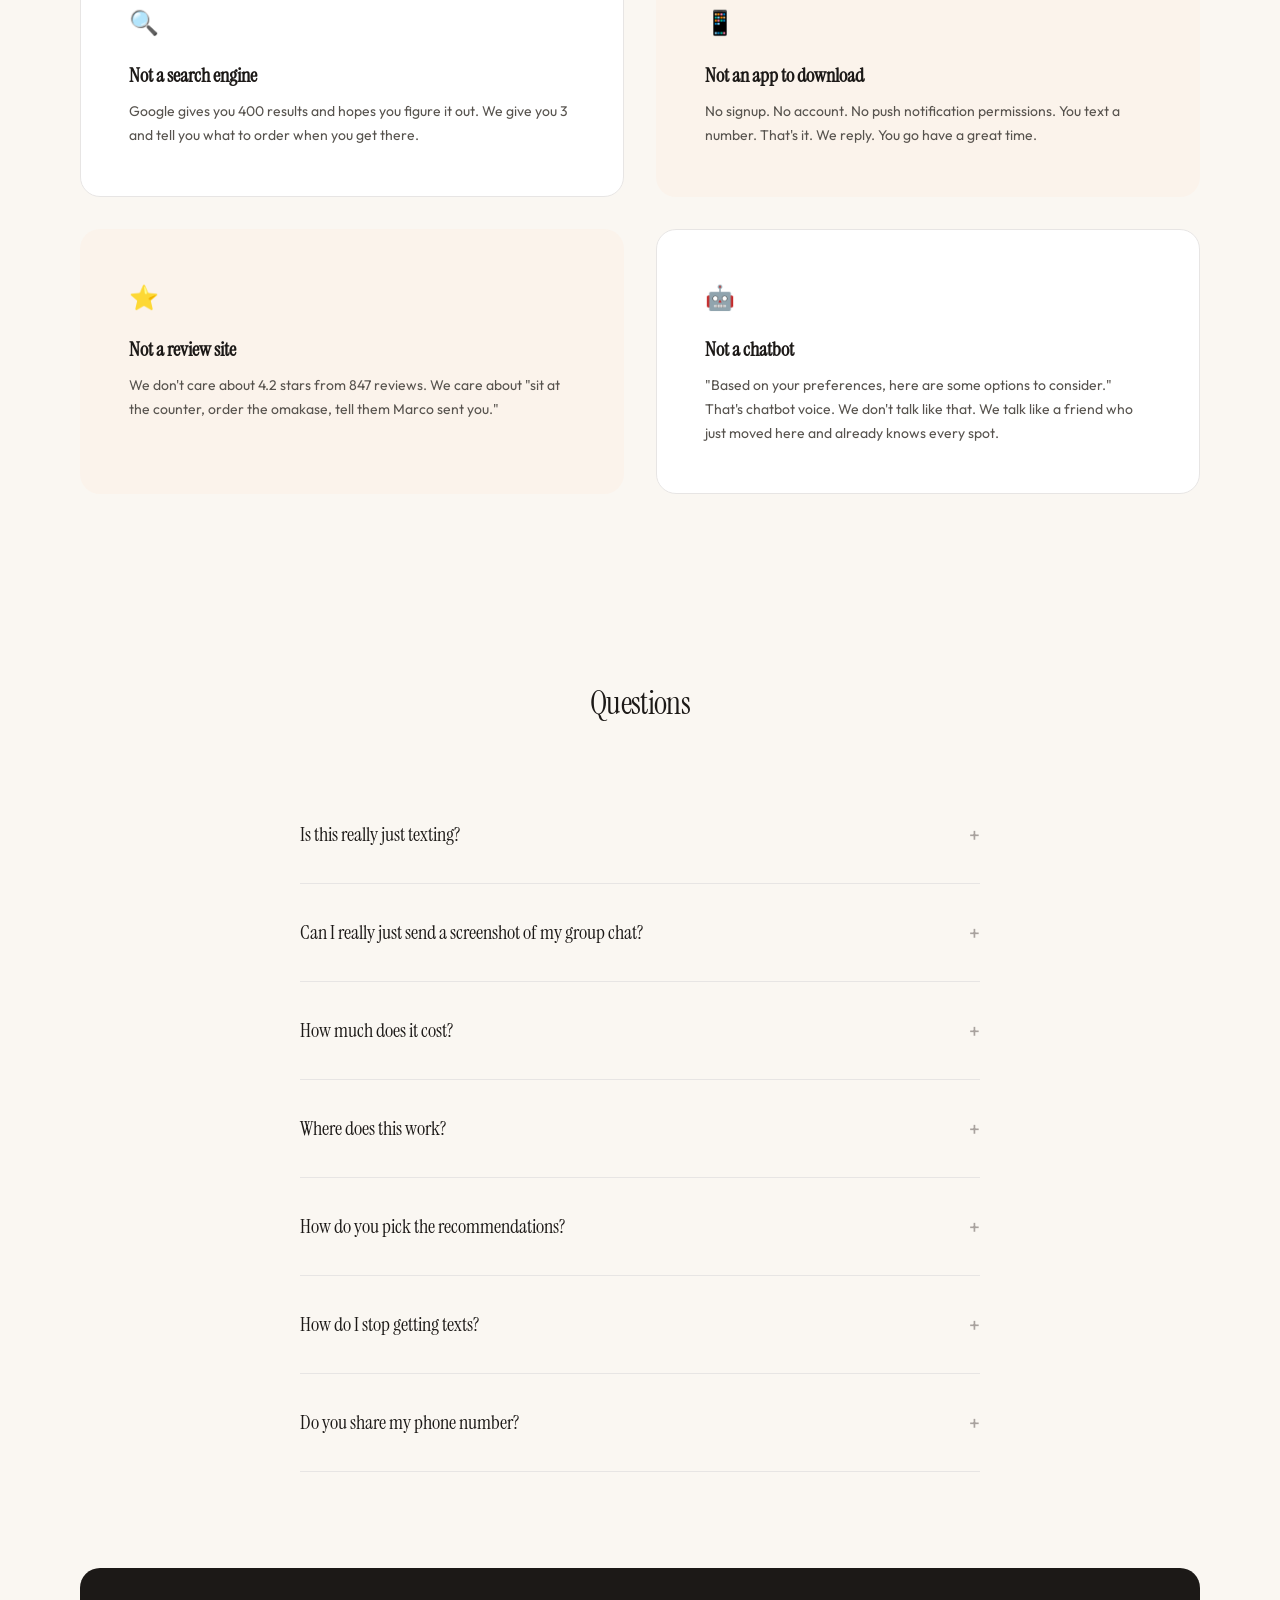
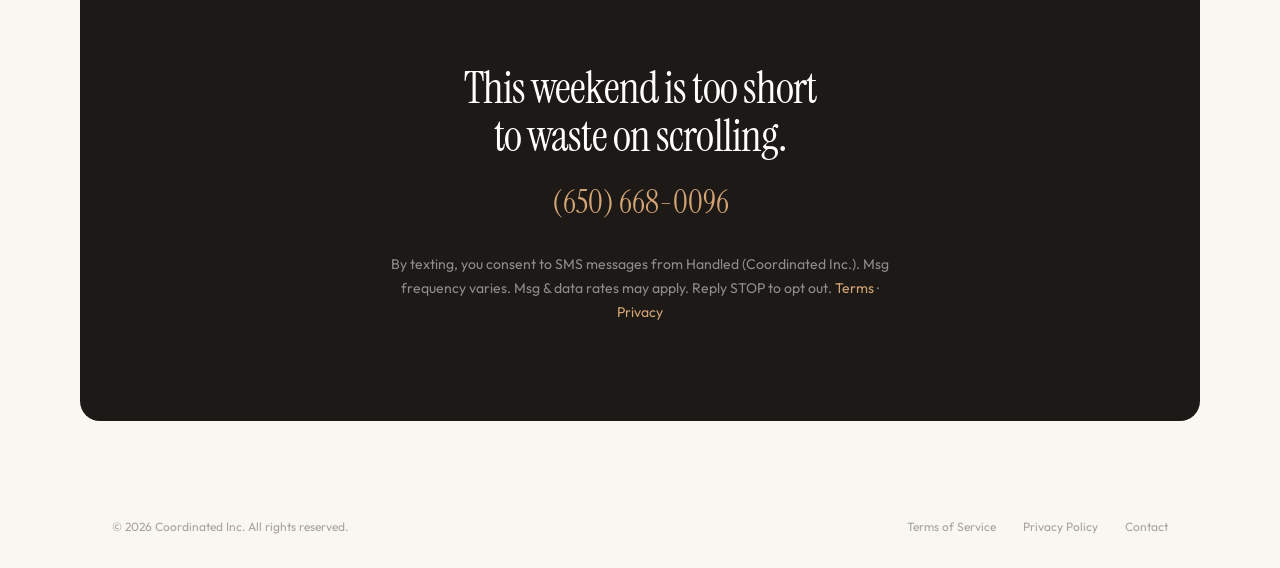
==== commit 0d59f1e3: "Bust CSS cache: force fresh stylesheet on Vercel CDN" ====
--- a/index.html
+++ b/index.html
@@ -1,314 +1,323 @@
 <!DOCTYPE html>
 <html lang="en">
+
 <head>
   <meta charset="UTF-8">
   <meta name="viewport" content="width=device-width, initial-scale=1.0">
   <title>Handled — Your Weekend, Sorted</title>
-  <meta name="description" content="Text us what you want to do this weekend. We send 3 perfect plans in seconds. No app. No scrolling. Just plans.">
+  <meta name="description"
+    content="Text us what you want to do this weekend. We send 3 perfect plans in seconds. No app. No scrolling. Just plans.">
   <meta property="og:title" content="Handled — Your Weekend, Sorted">
-  <meta property="og:description" content="Text a number. Get 3 opinionated plans. Vote with friends. Go do something great.">
+  <meta property="og:description"
+    content="Text a number. Get 3 opinionated plans. Vote with friends. Go do something great.">
   <meta property="og:type" content="website">
   <meta property="og:url" content="https://handledvip.com">
   <link rel="canonical" href="https://handledvip.com">
-  <link rel="stylesheet" href="/css/style.css">
+  <link rel="stylesheet" href="/css/style.css?v=2">
 </head>
+
 <body>
 
-<!-- ═══ NAV ═══ -->
-<nav class="nav">
-  <a href="/" class="nav__logo">handled</a>
-  <div class="nav__links">
-    <a href="#how">How It Works</a>
-    <a href="#faq">FAQ</a>
-    <a href="/terms.html">Terms</a>
-    <a href="/privacy.html">Privacy</a>
-  </div>
-</nav>
-
-<!-- ═══ HERO ═══ -->
-<section class="hero">
-  <div>
-    <h1 class="t-display hero__headline t-balance">
-      Stop scrolling.<br><em>Start going.</em>
-    </h1>
-    <p class="hero__sub">
-      Text us what you're in the mood for. We'll send you 3 picks that a friend
-      who knows every spot in town would give you. Planning with a group?
-      Everyone votes. No more 47-message group chat.
-    </p>
-
-    <!-- ── CTA Box with A2P Compliance ── -->
-    <div class="cta-box">
-      <div class="cta-box__label">Text us right now</div>
-      <div class="cta-box__number"><a href="sms:+16506680096">(650) 668-0096</a></div>
-      <p class="cta-box__hint">
-        Try: "date night this Saturday" or screenshot your group chat and send it over
+  <!-- ═══ NAV ═══ -->
+  <nav class="nav">
+    <a href="/" class="nav__logo">handled</a>
+    <div class="nav__links">
+      <a href="#how">How It Works</a>
+      <a href="#faq">FAQ</a>
+      <a href="/terms.html">Terms</a>
+      <a href="/privacy.html">Privacy</a>
+    </div>
+  </nav>
+
+  <!-- ═══ HERO ═══ -->
+  <section class="hero">
+    <div>
+      <h1 class="t-display hero__headline t-balance">
+        Stop scrolling.<br><em>Start going.</em>
+      </h1>
+      <p class="hero__sub">
+        Text us what you're in the mood for. We'll send you 3 picks that a friend
+        who knows every spot in town would give you. Planning with a group?
+        Everyone votes. No more 47-message group chat.
       </p>
 
-      <!-- A2P REQUIRED: SMS consent notice -->
-      <div class="consent-box">
-        <div class="consent-box__title">SMS Consent</div>
-        <p>
-          By texting this number, you consent to receive SMS messages from Handled
-          (operated by Coordinated Inc.) including activity recommendations, voting
-          notifications, and plan updates. Message frequency varies. Message and
-          data rates may apply. Reply STOP to opt out. Reply HELP for help.
+      <!-- ── CTA Box with A2P Compliance ── -->
+      <div class="cta-box">
+        <div class="cta-box__label">Text us right now</div>
+        <div class="cta-box__number"><a href="sms:+16506680096">(650) 668-0096</a></div>
+        <p class="cta-box__hint">
+          Try: "date night this Saturday" or screenshot your group chat and send it over
         </p>
-      </div>
-
-      <p class="legal-fine">
-        By texting, you agree to our <a href="/terms.html">Terms of Service</a> and
-        <a href="/privacy.html">Privacy Policy</a>. We will never share your phone
-        number or mobile opt-in data with third parties for marketing purposes.
-      </p>
-    </div>
-  </div>
-
-  <!-- ── Phone Mockup ── -->
-  <div>
-    <div class="phone">
-      <div class="phone__notch"></div>
-      <div class="phone__screen">
-        <div class="phone__header">Saturday 2:14 PM</div>
-        <div class="bubble bubble--user">something fun tonight, me and Sarah</div>
-        <div class="bubble bubble--handled">Love it. Evening vibes or late night?</div>
-        <div class="bubble bubble--user">Evening — dinner and something after</div>
-        <div class="bubble bubble--handled">
-          Here are 3 for tonight:<br><br>
-          <strong>1. Nopa</strong> — Skip the dining room, sit at the bar. The pork chop is unreal. $$<br><br>
-          <strong>2. Exploratorium After Dark</strong> — Adults-only night. Cocktails + hands-on exhibits. $<br><br>
-          <strong>3. Bix</strong> — Live jazz, killer martinis, zero pretension. $$$<br>
-          <span class="bubble--link">Vote with Sarah → handledvip.com/vote</span>
-        </div>
-      </div>
-    </div>
-  </div>
-</section>
-
-<!-- ═══ HOW IT WORKS ═══ -->
-<section class="how section" id="how">
-  <div class="container">
-    <h2 class="t-display t-center" style="font-size: var(--text-3xl); margin-bottom: var(--space-3xl);">
-      Three texts. Done.
-    </h2>
-    <div class="how__grid">
-      <div class="how__step">
-        <div class="how__num">1</div>
-        <h3>Text us</h3>
-        <p>Tell us what you're in the mood for. "Chill Saturday with friends."
-           "Anniversary dinner." "Literally anything outdoors." We take it from there.</p>
-      </div>
-      <div class="how__step">
-        <div class="how__num">2</div>
-        <h3>Get 3 picks</h3>
-        <p>Not 50 options. Three. Each one hand-picked with a real opinion attached.
-           "Sit at the bar. Order the tasting menu. Trust us."</p>
-      </div>
-      <div class="how__step">
-        <div class="how__num">3</div>
-        <h3>Vote &amp; go</h3>
-        <p>Planning with people? Share the voting link. Everyone picks their favorite.
-           When you agree, you're locked in with a booking link. Zero group chat chaos.</p>
-      </div>
-    </div>
-  </div>
-</section>
-
-<!-- ═══ SCREENSHOT FEATURE ═══ -->
-<section class="screenshot-feature section">
-  <div class="container screenshot-feature__inner">
-    <div class="screenshot-feature__copy">
-      <h2 class="t-display screenshot-feature__headline">
-        Skip the planning.<br><em>Screenshot the group chat.</em>
-      </h2>
-      <p class="screenshot-feature__body">
-        Already arguing about what to do in your group text? Screenshot it and send it
-        to us. We'll read the room — who wants food, who wants drinks, who's being
-        difficult — and send back 3 picks that actually work for everyone.
-      </p>
-      <p class="screenshot-feature__sub t-muted">
-        Works with iMessage, WhatsApp, Instagram DMs, Slack — anything you can screenshot.
-      </p>
-    </div>
-    <div class="screenshot-feature__phone">
+
+        <!-- A2P REQUIRED: SMS consent notice -->
+        <div class="consent-box">
+          <div class="consent-box__title">SMS Consent</div>
+          <p>
+            By texting this number, you consent to receive SMS messages from Handled
+            (operated by Coordinated Inc.) including activity recommendations, voting
+            notifications, and plan updates. Message frequency varies. Message and
+            data rates may apply. Reply STOP to opt out. Reply HELP for help.
+          </p>
+        </div>
+
+        <p class="legal-fine">
+          By texting, you agree to our <a href="/terms.html">Terms of Service</a> and
+          <a href="/privacy.html">Privacy Policy</a>. We will never share your phone
+          number or mobile opt-in data with third parties for marketing purposes.
+        </p>
+      </div>
+    </div>
+
+    <!-- ── Phone Mockup ── -->
+    <div>
       <div class="phone">
         <div class="phone__notch"></div>
         <div class="phone__screen">
-          <div class="phone__header">Sunday 4:52 PM</div>
-          <div class="bubble bubble--user bubble--image-attach">
-            <span class="bubble--image-icon">📷</span>
-            <span class="bubble--image-label">Screenshot</span>
+          <div class="phone__header">Saturday 2:14 PM</div>
+          <div class="bubble bubble--user">something fun tonight, me and Sarah</div>
+          <div class="bubble bubble--handled">Love it. Evening vibes or late night?</div>
+          <div class="bubble bubble--user">Evening — dinner and something after</div>
+          <div class="bubble bubble--handled">
+            Here are 3 for tonight:<br><br>
+            <strong>1. Nopa</strong> — Skip the dining room, sit at the bar. The pork chop is unreal. $$<br><br>
+            <strong>2. Exploratorium After Dark</strong> — Adults-only night. Cocktails + hands-on exhibits. $<br><br>
+            <strong>3. Bix</strong> — Live jazz, killer martinis, zero pretension. $$$<br>
+            <span class="bubble--link">Vote with Sarah → handledvip.com/vote</span>
           </div>
-          <div class="bubble bubble--user">this is my friend group lol good luck</div>
-          <div class="bubble bubble--handled">Ok I see 6 people — 3 want food, 2 want drinks, one person just said 'idc.' Here's what works for everyone:</div>
-          <div class="bubble bubble--handled">
-            <strong>1. Foreign Cinema</strong> — dinner + a movie projected on the wall. The 'idc' person will love it. $$<br><br>
-            <strong>2. Emporium SF</strong> — arcade bar with food trucks outside. Covers every opinion at once. $
+        </div>
+      </div>
+    </div>
+  </section>
+
+  <!-- ═══ HOW IT WORKS ═══ -->
+  <section class="how section" id="how">
+    <div class="container">
+      <h2 class="t-display t-center" style="font-size: var(--text-3xl); margin-bottom: var(--space-3xl);">
+        Three texts. Done.
+      </h2>
+      <div class="how__grid">
+        <div class="how__step">
+          <div class="how__num">1</div>
+          <h3>Text us</h3>
+          <p>Tell us what you're in the mood for. "Chill Saturday with friends."
+            "Anniversary dinner." "Literally anything outdoors." We take it from there.</p>
+        </div>
+        <div class="how__step">
+          <div class="how__num">2</div>
+          <h3>Get 3 picks</h3>
+          <p>Not 50 options. Three. Each one hand-picked with a real opinion attached.
+            "Sit at the bar. Order the tasting menu. Trust us."</p>
+        </div>
+        <div class="how__step">
+          <div class="how__num">3</div>
+          <h3>Vote &amp; go</h3>
+          <p>Planning with people? Share the voting link. Everyone picks their favorite.
+            When you agree, you're locked in with a booking link. Zero group chat chaos.</p>
+        </div>
+      </div>
+    </div>
+  </section>
+
+  <!-- ═══ SCREENSHOT FEATURE ═══ -->
+  <section class="screenshot-feature section">
+    <div class="container screenshot-feature__inner">
+      <div class="screenshot-feature__copy">
+        <h2 class="t-display screenshot-feature__headline">
+          Skip the planning.<br><em>Screenshot the group chat.</em>
+        </h2>
+        <p class="screenshot-feature__body">
+          Already arguing about what to do in your group text? Screenshot it and send it
+          to us. We'll read the room — who wants food, who wants drinks, who's being
+          difficult — and send back 3 picks that actually work for everyone.
+        </p>
+        <p class="screenshot-feature__sub t-muted">
+          Works with iMessage, WhatsApp, Instagram DMs, Slack — anything you can screenshot.
+        </p>
+      </div>
+      <div class="screenshot-feature__phone">
+        <div class="phone">
+          <div class="phone__notch"></div>
+          <div class="phone__screen">
+            <div class="phone__header">Sunday 4:52 PM</div>
+            <div class="bubble bubble--user bubble--image-attach">
+              <span class="bubble--image-icon">📷</span>
+              <span class="bubble--image-label">Screenshot</span>
+            </div>
+            <div class="bubble bubble--user">this is my friend group lol good luck</div>
+            <div class="bubble bubble--handled">Ok I see 6 people — 3 want food, 2 want drinks, one person just said
+              'idc.' Here's what works for everyone:</div>
+            <div class="bubble bubble--handled">
+              <strong>1. Foreign Cinema</strong> — dinner + a movie projected on the wall. The 'idc' person will love
+              it. $$<br><br>
+              <strong>2. Emporium SF</strong> — arcade bar with food trucks outside. Covers every opinion at once. $
+            </div>
           </div>
         </div>
       </div>
     </div>
-  </div>
-</section>
-
-<!-- ═══ WHAT WE SOUND LIKE (Example Recs) ═══ -->
-<section class="section container">
-  <h2 class="t-display t-center" style="font-size: var(--text-3xl); margin-bottom: var(--space-sm);">
-    We don't list options. We have opinions.
-  </h2>
-  <p class="t-center t-soft" style="margin-bottom: var(--space-3xl); max-width: 520px; margin-left: auto; margin-right: auto;">
-    Here's what a Handled recommendation actually sounds like.
-  </p>
-  <div class="examples__grid">
-    <div class="rec-card">
-      <div class="rec-card__category">Dinner</div>
-      <h3>Nopa</h3>
-      <div class="rec-card__price">Divisadero &nbsp;·&nbsp; $$</div>
-      <p>"Skip the dining room — sit at the bar. Order the pork chop and
-         whatever flatbread they're running. The wine list is short and
-         every bottle is there for a reason."</p>
-    </div>
-    <div class="rec-card">
-      <div class="rec-card__category">Experience</div>
-      <h3>Exploratorium After Dark</h3>
-      <div class="rec-card__price">Embarcadero &nbsp;·&nbsp; $</div>
-      <p>"Adults-only Thursday nights. Full bar, hands-on exhibits, and
-         the fog rolling in through the bay doors. Best first date in
-         the city and it's not close."</p>
-    </div>
-    <div class="rec-card">
-      <div class="rec-card__category">Drinks</div>
-      <h3>Bix</h3>
-      <div class="rec-card__price">Jackson Square &nbsp;·&nbsp; $$$</div>
-      <p>"Live jazz, a martini that means business, and a room that
-         makes you sit up straighter. Don't skip the steak tartare.
-         It's the kind of place you dress up for and mean it."</p>
-    </div>
-  </div>
-</section>
-
-<!-- ═══ NOT ANOTHER APP ═══ -->
-<section class="section container">
-  <h2 class="t-display t-center" style="font-size: var(--text-3xl); margin-bottom: var(--space-3xl);">
-    What we're not
-  </h2>
-  <div class="personality__grid">
-    <div class="card">
-      <div class="card__icon">🔍</div>
-      <h3>Not a search engine</h3>
-      <p>Google gives you 400 results and hopes you figure it out.
-         We give you 3 and tell you what to order when you get there.</p>
-    </div>
-    <div class="card card--warm">
-      <div class="card__icon">📱</div>
-      <h3>Not an app to download</h3>
-      <p>No signup. No account. No push notification permissions.
-         You text a number. That's it. We reply. You go have a great time.</p>
-    </div>
-    <div class="card card--warm">
-      <div class="card__icon">⭐</div>
-      <h3>Not a review site</h3>
-      <p>We don't care about 4.2 stars from 847 reviews. We care about
-         "sit at the counter, order the omakase, tell them Marco sent you."</p>
-    </div>
-    <div class="card">
-      <div class="card__icon">🤖</div>
-      <h3>Not a chatbot</h3>
-      <p>"Based on your preferences, here are some options to consider."
-         That's chatbot voice. We don't talk like that. We talk like a friend
-         who just moved here and already knows every spot.</p>
-    </div>
-  </div>
-</section>
-
-<!-- ═══ FAQ ═══ -->
-<section class="section container" id="faq">
-  <h2 class="t-display t-center" style="font-size: var(--text-3xl); margin-bottom: var(--space-3xl);">
-    Questions
-  </h2>
-  <div class="faq__list">
-    <div class="faq__item">
-      <div class="faq__q">Is this really just texting?</div>
-      <div class="faq__a">
-        <p>Yes. No app, no website login, no account creation. You text our number,
-           we text back with recommendations. If you're planning with friends, we
-           send a voting link — that's the only web part.</p>
-      </div>
-    </div>
-    <div class="faq__item">
-      <div class="faq__q">Can I really just send a screenshot of my group chat?</div>
-      <div class="faq__a">
-        <p>Yes. Screenshot your group text, iMessage, WhatsApp, whatever — and text
-           it to us. We'll read the vibe, figure out what everyone wants, and send back
-           recommendations that actually work for the whole group. No one has to fill out
-           a survey or download anything.</p>
-      </div>
-    </div>
-    <div class="faq__item">
-      <div class="faq__q">How much does it cost?</div>
-      <div class="faq__a">
-        <p>Handled is free. Standard text message rates from your carrier apply
-           (most people have unlimited texting). We earn a small commission when
-           you book through our links — at no extra cost to you.</p>
-      </div>
-    </div>
-    <div class="faq__item">
-      <div class="faq__q">Where does this work?</div>
-      <div class="faq__a">
-        <p>We're live in the San Francisco Bay Area right now. Los Angeles, New York,
-           and more cities are coming soon. If you text us from outside our coverage,
-           we'll let you know and add you to the waitlist.</p>
-      </div>
-    </div>
-    <div class="faq__item">
-      <div class="faq__q">How do you pick the recommendations?</div>
-      <div class="faq__a">
-        <p>We combine local venue data with AI curation to find places that match
-           your vibe, budget, and timing. We never recommend chains. We filter for
-           quality. And we write every description with a real opinion — not a
-           Yelp summary.</p>
-      </div>
-    </div>
-    <div class="faq__item">
-      <div class="faq__q">How do I stop getting texts?</div>
-      <div class="faq__a">
-        <p>Text STOP at any time. You'll get one confirmation and we'll never text
-           you again. Want to delete everything we know about you? Text DELETE MY DATA
-           and it's gone.</p>
-      </div>
-    </div>
-    <div class="faq__item">
-      <div class="faq__q">Do you share my phone number?</div>
-      <div class="faq__a">
-        <p>No. We will never share your phone number or mobile opt-in data with
-           third parties for marketing or promotional purposes. See our
-           <a href="/privacy.html">Privacy Policy</a> for full details.</p>
-      </div>
-    </div>
-  </div>
-</section>
-
-<!-- ═══ BOTTOM CTA ═══ -->
-<section class="bottom-cta container">
-  <h2 class="t-display">This weekend is too short<br>to waste on scrolling.</h2>
-  <div class="bottom-cta__number"><a href="sms:+16506680096">(650) 668-0096</a></div>
-  <p class="bottom-cta__sub">
-    By texting, you consent to SMS messages from Handled (Coordinated Inc.).
-    Msg frequency varies. Msg &amp; data rates may apply. Reply STOP to opt out.
-    <a href="/terms.html">Terms</a> · <a href="/privacy.html">Privacy</a>
-  </p>
-</section>
-
-<!-- ═══ FOOTER ═══ -->
-<footer class="footer">
-  <span>&copy; 2026 Coordinated Inc. All rights reserved.</span>
-  <div>
-    <a href="/terms.html">Terms of Service</a>
-    <a href="/privacy.html">Privacy Policy</a>
-    <a href="mailto:hello@handledvip.com">Contact</a>
-  </div>
-</footer>
-
-<script src="/js/main.js"></script>
+  </section>
+
+  <!-- ═══ WHAT WE SOUND LIKE (Example Recs) ═══ -->
+  <section class="section container">
+    <h2 class="t-display t-center" style="font-size: var(--text-3xl); margin-bottom: var(--space-sm);">
+      We don't list options. We have opinions.
+    </h2>
+    <p class="t-center t-soft"
+      style="margin-bottom: var(--space-3xl); max-width: 520px; margin-left: auto; margin-right: auto;">
+      Here's what a Handled recommendation actually sounds like.
+    </p>
+    <div class="examples__grid">
+      <div class="rec-card">
+        <div class="rec-card__category">Dinner</div>
+        <h3>Nopa</h3>
+        <div class="rec-card__price">Divisadero &nbsp;·&nbsp; $$</div>
+        <p>"Skip the dining room — sit at the bar. Order the pork chop and
+          whatever flatbread they're running. The wine list is short and
+          every bottle is there for a reason."</p>
+      </div>
+      <div class="rec-card">
+        <div class="rec-card__category">Experience</div>
+        <h3>Exploratorium After Dark</h3>
+        <div class="rec-card__price">Embarcadero &nbsp;·&nbsp; $</div>
+        <p>"Adults-only Thursday nights. Full bar, hands-on exhibits, and
+          the fog rolling in through the bay doors. Best first date in
+          the city and it's not close."</p>
+      </div>
+      <div class="rec-card">
+        <div class="rec-card__category">Drinks</div>
+        <h3>Bix</h3>
+        <div class="rec-card__price">Jackson Square &nbsp;·&nbsp; $$$</div>
+        <p>"Live jazz, a martini that means business, and a room that
+          makes you sit up straighter. Don't skip the steak tartare.
+          It's the kind of place you dress up for and mean it."</p>
+      </div>
+    </div>
+  </section>
+
+  <!-- ═══ NOT ANOTHER APP ═══ -->
+  <section class="section container">
+    <h2 class="t-display t-center" style="font-size: var(--text-3xl); margin-bottom: var(--space-3xl);">
+      What we're not
+    </h2>
+    <div class="personality__grid">
+      <div class="card">
+        <div class="card__icon">🔍</div>
+        <h3>Not a search engine</h3>
+        <p>Google gives you 400 results and hopes you figure it out.
+          We give you 3 and tell you what to order when you get there.</p>
+      </div>
+      <div class="card card--warm">
+        <div class="card__icon">📱</div>
+        <h3>Not an app to download</h3>
+        <p>No signup. No account. No push notification permissions.
+          You text a number. That's it. We reply. You go have a great time.</p>
+      </div>
+      <div class="card card--warm">
+        <div class="card__icon">⭐</div>
+        <h3>Not a review site</h3>
+        <p>We don't care about 4.2 stars from 847 reviews. We care about
+          "sit at the counter, order the omakase, tell them Marco sent you."</p>
+      </div>
+      <div class="card">
+        <div class="card__icon">🤖</div>
+        <h3>Not a chatbot</h3>
+        <p>"Based on your preferences, here are some options to consider."
+          That's chatbot voice. We don't talk like that. We talk like a friend
+          who just moved here and already knows every spot.</p>
+      </div>
+    </div>
+  </section>
+
+  <!-- ═══ FAQ ═══ -->
+  <section class="section container" id="faq">
+    <h2 class="t-display t-center" style="font-size: var(--text-3xl); margin-bottom: var(--space-3xl);">
+      Questions
+    </h2>
+    <div class="faq__list">
+      <div class="faq__item">
+        <div class="faq__q">Is this really just texting?</div>
+        <div class="faq__a">
+          <p>Yes. No app, no website login, no account creation. You text our number,
+            we text back with recommendations. If you're planning with friends, we
+            send a voting link — that's the only web part.</p>
+        </div>
+      </div>
+      <div class="faq__item">
+        <div class="faq__q">Can I really just send a screenshot of my group chat?</div>
+        <div class="faq__a">
+          <p>Yes. Screenshot your group text, iMessage, WhatsApp, whatever — and text
+            it to us. We'll read the vibe, figure out what everyone wants, and send back
+            recommendations that actually work for the whole group. No one has to fill out
+            a survey or download anything.</p>
+        </div>
+      </div>
+      <div class="faq__item">
+        <div class="faq__q">How much does it cost?</div>
+        <div class="faq__a">
+          <p>Handled is free. Standard text message rates from your carrier apply
+            (most people have unlimited texting). We earn a small commission when
+            you book through our links — at no extra cost to you.</p>
+        </div>
+      </div>
+      <div class="faq__item">
+        <div class="faq__q">Where does this work?</div>
+        <div class="faq__a">
+          <p>We're live in the San Francisco Bay Area right now. Los Angeles, New York,
+            and more cities are coming soon. If you text us from outside our coverage,
+            we'll let you know and add you to the waitlist.</p>
+        </div>
+      </div>
+      <div class="faq__item">
+        <div class="faq__q">How do you pick the recommendations?</div>
+        <div class="faq__a">
+          <p>We combine local venue data with AI curation to find places that match
+            your vibe, budget, and timing. We never recommend chains. We filter for
+            quality. And we write every description with a real opinion — not a
+            Yelp summary.</p>
+        </div>
+      </div>
+      <div class="faq__item">
+        <div class="faq__q">How do I stop getting texts?</div>
+        <div class="faq__a">
+          <p>Text STOP at any time. You'll get one confirmation and we'll never text
+            you again. Want to delete everything we know about you? Text DELETE MY DATA
+            and it's gone.</p>
+        </div>
+      </div>
+      <div class="faq__item">
+        <div class="faq__q">Do you share my phone number?</div>
+        <div class="faq__a">
+          <p>No. We will never share your phone number or mobile opt-in data with
+            third parties for marketing or promotional purposes. See our
+            <a href="/privacy.html">Privacy Policy</a> for full details.
+          </p>
+        </div>
+      </div>
+    </div>
+  </section>
+
+  <!-- ═══ BOTTOM CTA ═══ -->
+  <section class="bottom-cta container">
+    <h2 class="t-display">This weekend is too short<br>to waste on scrolling.</h2>
+    <div class="bottom-cta__number"><a href="sms:+16506680096">(650) 668-0096</a></div>
+    <p class="bottom-cta__sub">
+      By texting, you consent to SMS messages from Handled (Coordinated Inc.).
+      Msg frequency varies. Msg &amp; data rates may apply. Reply STOP to opt out.
+      <a href="/terms.html">Terms</a> · <a href="/privacy.html">Privacy</a>
+    </p>
+  </section>
+
+  <!-- ═══ FOOTER ═══ -->
+  <footer class="footer">
+    <span>&copy; 2026 Coordinated Inc. All rights reserved.</span>
+    <div>
+      <a href="/terms.html">Terms of Service</a>
+      <a href="/privacy.html">Privacy Policy</a>
+      <a href="mailto:hello@handledvip.com">Contact</a>
+    </div>
+  </footer>
+
+  <script src="/js/main.js"></script>
 </body>
-</html>
+
+</html>
--- a/css/style.css
+++ b/css/style.css
@@ -754,7 +754,7 @@
 }
 
 .screenshot-feature__headline {
-  font-size: var(--text-4xl);
+  font-size: var(--text-5xl);
   margin-bottom: var(--space-xl);
 }
 
@@ -782,17 +782,19 @@
 }
 
 /* Image-attachment bubble (iMessage style) */
-.bubble--image-attach {
+.bubble--image-attach,
+.bubble.bubble--user.bubble--image-attach {
   display: flex;
   align-items: center;
   gap: 8px;
-  background: #D1D1D6;
-  color: var(--ink);
+  background: #D1D1D6 !important;
+  color: var(--ink) !important;
   border-radius: 14px;
   padding: 10px 16px;
   min-width: 130px;
   max-width: 160px;
   border-bottom-right-radius: 6px;
+  margin-left: auto;
 }
 
 .bubble--image-icon {
@@ -841,7 +843,7 @@
   }
 
   .screenshot-feature__headline {
-    font-size: var(--text-3xl);
+    font-size: var(--text-4xl);
   }
 
   .screenshot-feature__copy {
